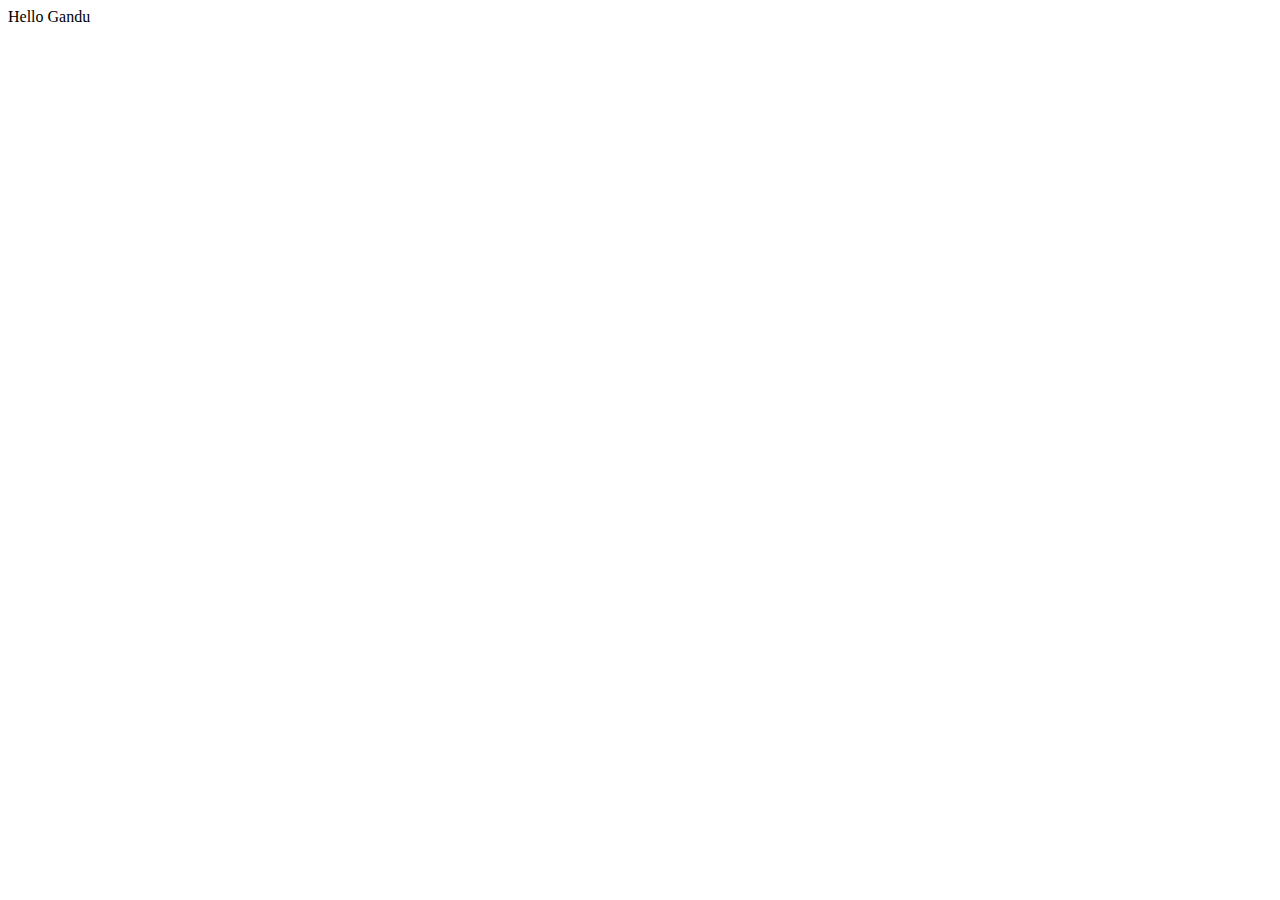
==== index.html @ 18e2e91a "Add files via upload" ====
<!DOCTYPE html>
<html lang="en">
<head>
    <meta charset="UTF-8">
    <meta http-equiv="X-UA-Compatible" content="IE=edge">
    <meta name="viewport" content="width=device-width, initial-scale=1.0">
    <title>Document</title>
</head>
<body>
    Hello Gandu
</body>
</html>
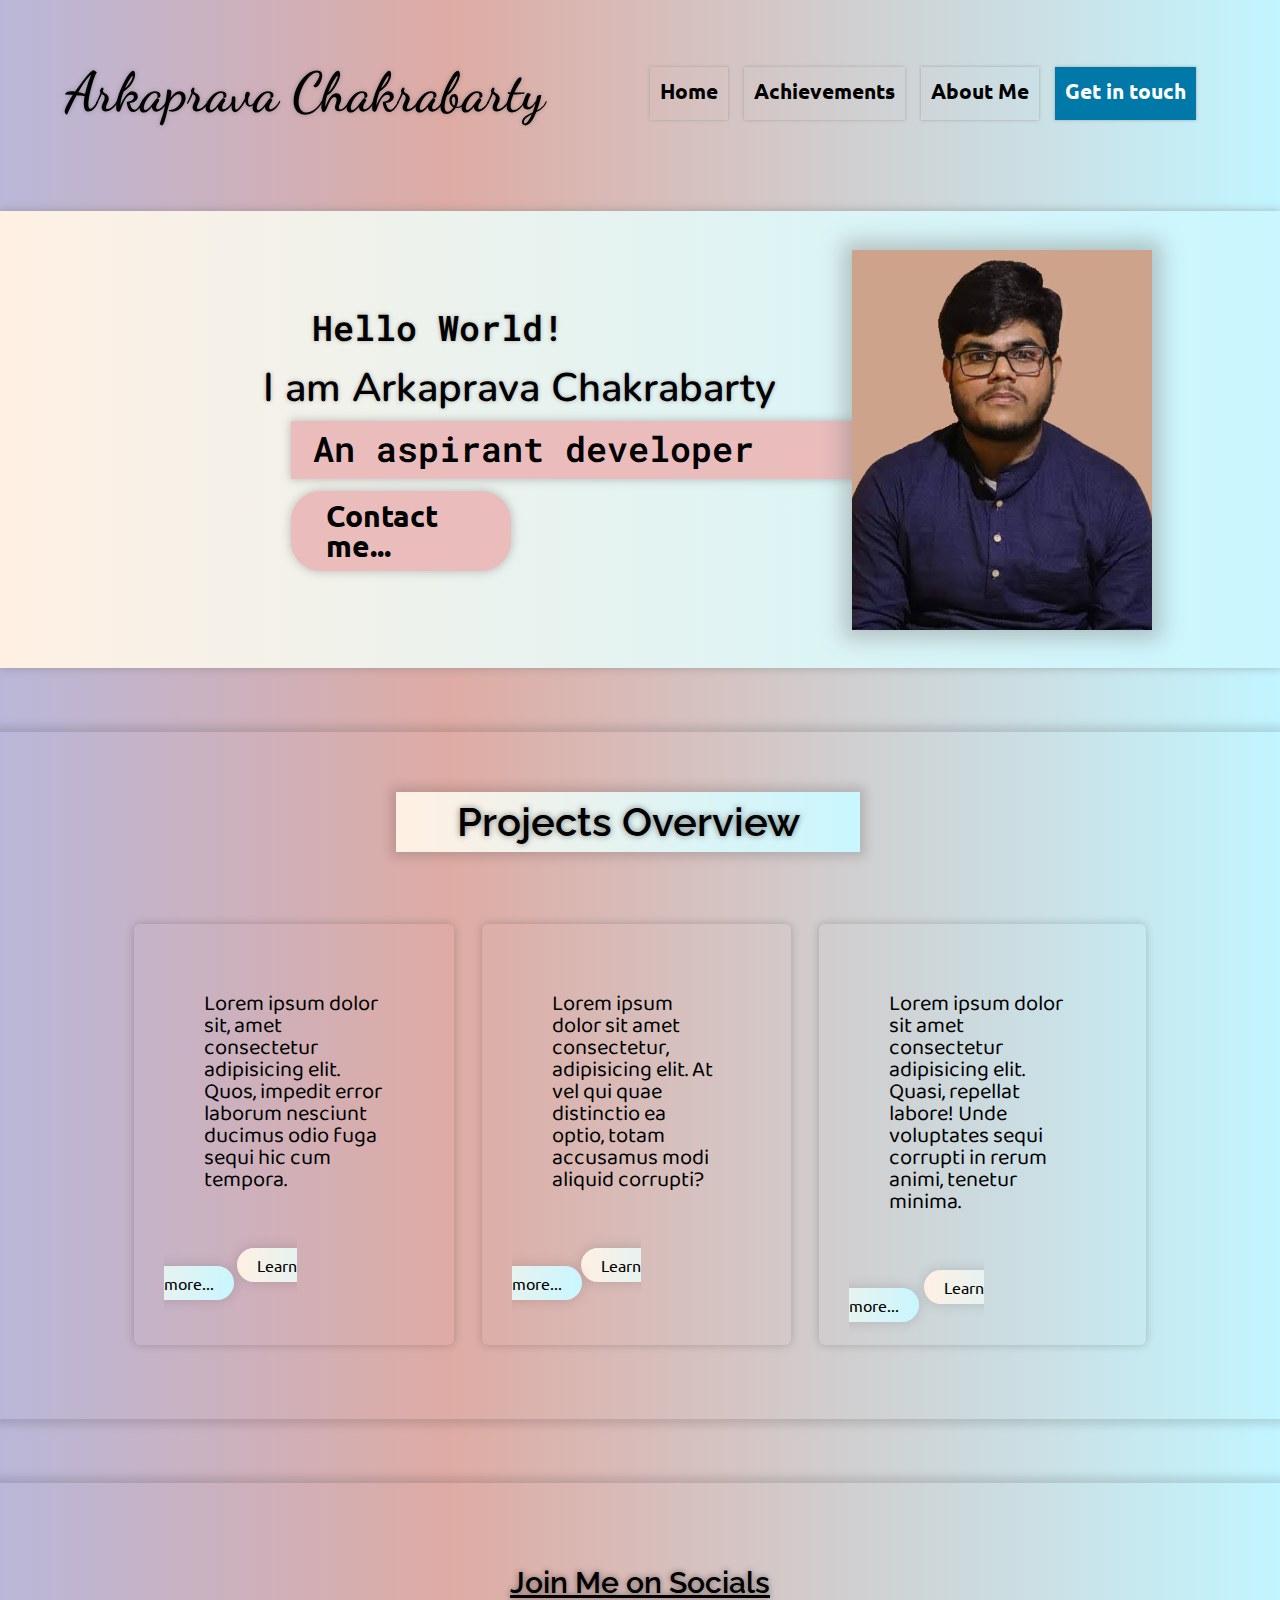
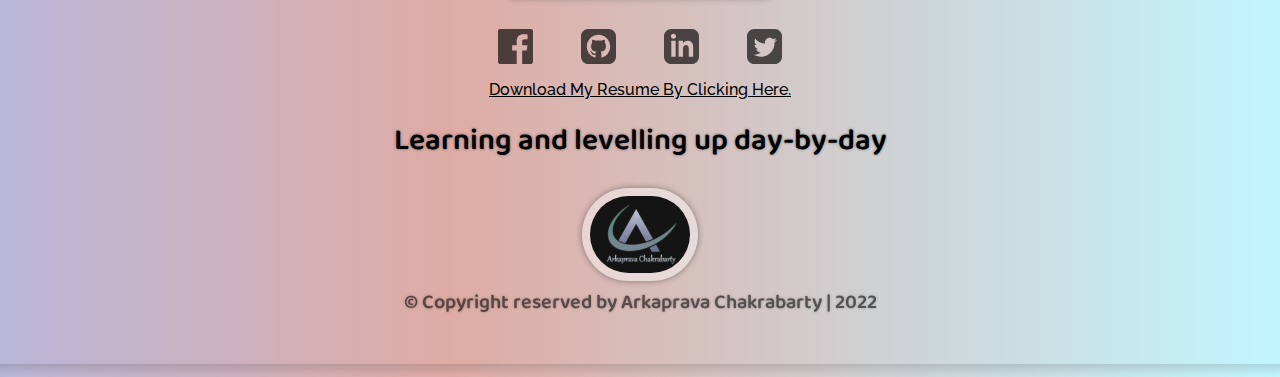
==== commit 01ed6176: "Add files via upload" ====
--- a/index.html
+++ b/index.html
@@ -4,9 +4,81 @@
     <meta charset="UTF-8">
     <meta http-equiv="X-UA-Compatible" content="IE=edge">
     <meta name="viewport" content="width=device-width, initial-scale=1.0">
-    <title>Document</title>
+
+    <link href="https://fonts.googleapis.com/css2?family=Ubuntu&display=swap" rel="stylesheet">
+    <link href="https://fonts.googleapis.com/css2?family=Comforter&display=swap" rel="stylesheet">
+    <link href="https://fonts.googleapis.com/css2?family=Roboto+Mono&display=swap" rel="stylesheet">
+    <link href="https://fonts.googleapis.com/css2?family=Nunito&display=swap" rel="stylesheet">
+    <link href="https://fonts.googleapis.com/css2?family=Baloo+Bhaijaan+2&display=swap" rel="stylesheet">
+    <link href="https://fonts.googleapis.com/css2?family=Raleway&display=swap" rel="stylesheet">
+    <link href="https://fonts.googleapis.com/css2?family=Dancing+Script:wght@500&display=swap" rel="stylesheet">
+
+    <link rel="icon" href="images/My_logo.png" type="image/x-icon">
+
+    <link rel="stylesheet" href="css/main.css">
+    <title>Arkaprava Chakrabarty || Portfolio </title>
 </head>
 <body>
-    Hello Gandu
+    <header class="index_header">
+        <div class="headLogo"> <a href="index.html"> Arkaprava Chakrabarty</a> </div>
+        <div class="navBar">
+            <a href="index.html">Home</a>
+            <a href="Achievement.html">Achievements</a>
+            <a href="about.html">About Me</a>
+            <a href="contact.html" class="get_in_touch">Get in touch</a>
+        </div>
+    </header>
+
+    <article>
+        <!--Greetings Of the Page Content Top-->
+        <div class="content1">
+            <div class="content1_left">
+                <div class="greet_text"> Hello World! </div>
+                <div class="greet_name"> I am Arkaprava Chakrabarty </div>
+                <div class="greet_des">An aspirant developer</div>
+                <div class="greet_link"><a href="contact.html"> Contact me... </a></div>
+            </div>
+            <div class="content1_right"> <img src="images/myimg.jpg" alt="" width="300px" height="380px"> </div>
+        </div>
+        
+        <!--Content Part 2-->
+        <div class="content2">
+            <div class="content2_heading">Projects Overview</div>
+            <div class="content2_content_container">
+                <div class="content2_body_container">
+                    <p>Lorem ipsum dolor sit, amet consectetur adipisicing elit. Quos, impedit error laborum nesciunt ducimus odio fuga sequi hic cum tempora.</p>
+                    <a href="">Learn more...</a>
+                </div>
+                <div class="content2_body_container">
+                    <p>Lorem ipsum dolor sit amet consectetur, adipisicing elit. At vel qui quae distinctio ea optio, totam accusamus modi aliquid corrupti?</p>
+                    <a href="">Learn more...</a>
+                </div>
+                <div class="content2_body_container">
+                    <p>Lorem ipsum dolor sit amet consectetur adipisicing elit. Quasi, repellat labore! Unde voluptates sequi corrupti in rerum animi, tenetur minima.</p>
+                    <a href="">Learn more...</a>
+                </div>
+            </div>
+        </div>
+    </article>
+
+    <footer class="index_footer">
+        <div class="footer_container">
+            <div class="icon_container"><!--Social Icons-->
+                <div class="footer_heading">Join Me on Socials</div>
+                <a href="https://www.facebook.com/arkaprava.chakrabarty.3"><img src="images/facebook.svg" alt=""></a> <!--Facebook Link-->
+
+                <a href="https://github.com/Arkaprava-98"><img src="images/github.svg" alt=""></a><!--Github Link-->
+
+                <a href=""><img src="images/linkedin.svg" alt=""></a><!--Linked in Link-->
+
+                <a href=""><img src="images/twitter.svg" alt=""></a> <!--Twitter link-->
+            </div>
+            <a href="images/Arkaprava_Chakrabarty_Resume.pdf" download="Arkaprava_Chakrabarty_Resume" class="resume_link">Download My Resume By Clicking Here.</a>
+            <div class="footer_caption">Learning and levelling up day-by-day</div>
+            <div class="copyright_img"><img src="images/My_logo.png" alt=""></div>
+            <div class="page_copyright">&copy; Copyright reserved by Arkaprava Chakrabarty | 2022</div>
+            
+        </div>
+    </footer>
 </body>
 </html>--- a/css/main.css
+++ b/css/main.css
@@ -0,0 +1 @@
+html,body,div,span,applet,object,iframe,h1,h2,h3,h4,h5,h6,p,blockquote,pre,a,abbr,acronym,address,big,cite,code,del,dfn,em,img,ins,kbd,q,s,samp,small,strike,strong,sub,sup,tt,var,b,u,i,center,dl,dt,dd,ol,ul,li,fieldset,form,label,legend,table,caption,tbody,tfoot,thead,tr,th,td,article,aside,canvas,details,embed,figure,figcaption,footer,header,hgroup,menu,nav,output,ruby,section,summary,time,mark,audio,video{margin:0;padding:0;border:0;font-size:100%;vertical-align:baseline;text-decoration:none;color:#000}article,aside,details,figcaption,figure,footer,header,hgroup,menu,nav,section{display:block}body{line-height:1}ol,ul{list-style:none}blockquote,q{quotes:none}blockquote:before,blockquote:after{content:"";content:none}q:before,q:after{content:"";content:none}table{border-collapse:collapse;border-spacing:0}body{width:100%;background:linear-gradient(90deg, #b9b7d9 0%, #deaba4 35%, #c2f5ff 100%)}.index_header{display:inline-block;padding:10px;width:90%;margin:55px 55px 40px 55px;position:sticky}.headLogo{float:left;font-family:"Dancing Script",cursive;font-weight:600;font-size:55px;text-shadow:0 0 4px #413d3d5c}.navBar{float:right;padding:15px}.navBar a{padding:10px;padding-bottom:16px;margin:6px;font-family:"Ubuntu",sans-serif;font-size:21px;font-weight:600;box-sizing:border-box;box-shadow:0px 0px 3px 0px #a4a4a4}.get_in_touch{color:#fff;background-color:#0079a8}.content1{display:flex;width:100%;margin-top:3%;box-shadow:0px 0px 8px 1px rgba(120,118,118,.4);background:linear-gradient(90deg, #fff0e3 0%, #c9f6ff 100%)}.content1_left{width:50%;text-align:center;font-size:45px;padding:50px;margin:10px;margin-top:3%}.greet_text{width:140%;text-align:left;padding:10px 10px 13px 43.5%;font-size:35px;font-family:"Roboto Mono",monospace;font-weight:600;text-shadow:0 0 4px #413d3d5c}.greet_name{width:121%;padding:10px 10px 13px 19%;font-size:40px;font-family:"Nunito",sans-serif;font-weight:600;text-shadow:0 0 4px #413d3d5c}.greet_des{width:100%;margin-left:40%;padding:10px 10px 13px 22px;text-align:left;font-size:35px;font-family:"Roboto Mono",monospace;font-weight:600;box-sizing:border-box;background:#eabcbc;box-shadow:0px 0px 8px 1px rgba(120,118,118,.4)}.greet_link{text-align:left;padding:10px 24px 10px 6%;margin-left:40%;font-size:30px;font-family:"Ubuntu",sans-serif;font-weight:600;box-sizing:border-box;background:#eabcbc;box-shadow:0px 0px 8px 1px rgba(120,118,118,.4);margin-top:12px;border-radius:30px;width:38%}.content1_right{width:37%;padding:3% 0px 10px 12%;margin-bottom:2%}.content1_right img{box-shadow:0px 0px 20px 9px rgba(120,118,118,.4)}.content2{padding:60px;margin-top:5%;margin-bottom:5%;box-sizing:border-box;box-shadow:0px 0px 8px 6px rgba(0,0,0,.12)}.content2_heading{text-align:center;font-size:40px;font-family:"Raleway",sans-serif;font-weight:600;text-shadow:0 0 6px #0000007a;box-sizing:border-box;box-shadow:0px 0px 10px 5px rgba(0,0,0,.14);margin:0px 31% 0px 29%;padding:10px 5px 10px 5px;background:linear-gradient(90deg, #fff0e3 0%, #c9f6ff 100%)}.content2_content_container{display:flex;padding:0px 60px 0px 60px;margin-top:5%;margin-bottom:53}.content2_body_container{padding:30px;margin:14px;box-sizing:border-box;box-shadow:0px 0px 10px 0px rgba(0,0,0,.2);border-radius:6px}.content2_body_container p{padding:35px 35px 15px 35px;margin:5px 5px 50px 5px;font-family:"Baloo Bhaijaan 2",cursive;font-size:22px}.content2_body_container a{margin:0px 28% 0px 28%;padding:7px 20px 7px 20px;box-sizing:border-box;box-shadow:0px 0px 13px 0px rgba(0,0,0,.14);border-radius:36px;background:linear-gradient(90deg, #fff0e3 0%, #c9f6ff 100%);font-family:"Ubuntu",sans-serif}footer{width:100%;margin-top:5%;margin-bottom:1%;box-sizing:border-box;box-shadow:0px 0px 8px 6px rgba(0,0,0,.12);padding:50px;text-align:center}.icon_container{margin:30px 30px 15px 30px}.icon_container a{padding:10px;margin:12px;opacity:.65}.footer_heading{font-size:30px;font-family:"Raleway",sans-serif;font-weight:600;text-shadow:0 0 6px #0000007a;text-decoration:underline;margin:0px 0px 26px 0px;padding:5px}.icon_container a img{width:35px}.footer_caption{padding:20px 30px 7px 30px;margin:10px 30px 3px 30px;font-family:"Baloo Bhaijaan 2",cursive;font-size:30px;font-weight:600;text-shadow:0 0 3px #00000073}.page_copyright{opacity:.6;font-family:"Baloo Bhaijaan 2",cursive;font-size:20px;font-weight:600;text-shadow:0 0 3px #00000073}.copyright_img img{width:100px;height:77px;padding:8px;border-radius:64px;margin:20px 5px 10px 5px;background-color:#ffffff6b;box-shadow:0px 0px 6px 0px rgba(0,0,0,.39)}.contact_header{display:inline-block;padding:10px;width:90%;margin:55px 55px 40px 55px;position:sticky}.contact_content_container{display:flex;width:100%;margin-top:3%;padding:4% 0px;box-shadow:0px 0px 8px 1px rgba(120,118,118,.4);background:linear-gradient(90deg, #fff0e3 0%, #c9f6ff 100%)}.contact_left_container{display:inline-block;text-align:center;padding:20px;width:50%;box-shadow:0px 0px 8px 1px rgba(120,118,118,.4);margin:15px}.contact_left_heading{font-size:40px;font-family:"Raleway",sans-serif;text-shadow:0 0 4px #413d3d5c;font-weight:600;padding:20px 10px 20px 10px;text-decoration:underline}.contact_left_description{font-size:25px;font-family:"Nunito",sans-serif;font-weight:600;text-shadow:0 0 4px #413d3d5c;padding:10px 60px 20px 60px;text-align:left;line-height:28px}.contact_form{margin:5px 50px 10px 50px;padding:10px 60px}.contact_form div{display:inline-block;width:100%}.contact_form div label{display:inline-block;width:100%;text-align:left;font-family:"Ubuntu",sans-serif;text-shadow:0 0 4px #413d3d5c;font-size:20px;font-weight:600;padding:10px 0px 5px 0px;margin:10px 0px 10px 0px;text-decoration:underline}.contact_form div input{display:inline-block;width:100%;height:50px;padding:0px 20px;margin:5px 0px}#contact_gen_msg{height:200px}#submit_btn{width:25%;font-size:20px;float:left;border-radius:30px;font-family:"Ubuntu",sans-serif;font-weight:600;background-color:#ffd2d2b5;text-shadow:0 0 4px #413d3d5c}.contact_right_container{display:inline-block;text-align:center;padding:20px;width:50%;box-shadow:0px 0px 8px 1px rgba(120,118,118,.4);margin:15px}.contact_right_myinfo{font-size:40px;font-family:"Raleway",sans-serif;text-shadow:0 0 4px #413d3d5c;font-weight:600;padding:20px 10px 20px 10px;text-decoration:underline}.contact_right_img{float:left;width:200px;height:250px;padding:30px 5px}.contact_right_description{text-align:justify;font-size:30px;font-family:"Nunito",sans-serif;font-weight:600;text-shadow:0 0 4px #413d3d5c;padding:20px 30px 20px 32%;line-height:37px;word-break:break-word}.contact_right_label{width:93%;padding:15px 20px;font-size:25px;font-family:"Nunito",sans-serif;font-weight:600;text-shadow:0 0 4px #413d3d5c;border-radius:30px;background-color:#caffff;margin-top:30px;margin-bottom:10px;text-align:center}.contact_right_address{width:100%;display:flex;justify-content:flex-start;padding:10px 10px;font-size:25px;font-family:"Raleway",sans-serif;font-weight:600;text-shadow:0 0 4px #413d3d5c;text-align:left}.contact_right_mail{width:100%;display:flex;justify-content:flex-start;padding:10px 10px;font-size:25px;font-family:"Raleway",sans-serif;font-weight:600;text-shadow:0 0 4px #413d3d5c;text-align:left}.contact_right_mail span{padding-left:10px;font-family:"Nunito",sans-serif;font-weight:100}.about_content_container{display:grid;width:100%;margin-top:3%;box-shadow:0px 0px 8px 1px rgba(120,118,118,.4);background:linear-gradient(90deg, #fff0e3 0%, #c9f6ff 100%)}.about_content_part1{padding:10px}.about_intro_heading{font-size:40px;font-family:"Raleway",sans-serif;text-shadow:0 0 4px #413d3d5c;text-align:center;font-weight:600;text-decoration:underline;margin:30px 10px 5px 10px}.about_content_intro{padding:40px 0px 40px 40px;margin:30px 0px 30px 17%;width:79%}.about_intro_img{width:210px;height:260px;float:left;margin-right:5%}.about_intro_img img{padding:10px;background-color:#fffefe7a;box-shadow:0px 0px 8px 1px rgba(120,118,118,.4)}.about_intro_text{font-family:"Titillium Web",sans-serif;font-size:30px;font-weight:600;width:55%;padding-left:20%;line-height:41px;text-align:justify}.about_content_part2{display:flex;padding:40px;margin:20px 30px 30px 30px;width:90%}.about_part2_container{width:30%;padding:20px 20px 20px 20px;margin:10px;text-align:center;box-shadow:0px 0px 8px 1px rgba(120,118,118,.4)}.about_part2_img img{width:70px}.about_part2_label{font-size:30px;font-family:"Ubuntu",sans-serif;font-weight:600;padding:20px;margin:5px}.about_part2_description{font-size:20px;font-family:"Nunito",sans-serif;padding:0px 45px 15px 45px;margin:2px 5px}.about_part2_sublabel{font-size:15px;font-family:"Nunito",sans-serif;padding:0px 45px 15px 45px;margin:2px 5px;font-weight:600}.about_part2_label2{font-size:20px;font-family:"Nunito",sans-serif;padding:0px 45px 15px 45px;margin:2px 5px;font-weight:600}.about_part2_menu{padding-top:10px;margin:5px}.about_part2_menu li{font-size:20px;font-family:"Raleway",sans-serif;padding:0px 45px 15px 45px;margin:2px 5px;font-weight:500}.about_part3_container{padding:20px 20px 20px 20px;margin:10px;text-align:center;box-shadow:0px 0px 8px 1px rgba(120,118,118,.4)}.about_part3_description{font-size:30px;font-family:"Ubuntu",sans-serif;font-weight:600;padding:20px;margin:5px}.resume_link{font-size:16px;font-family:"Raleway",sans-serif;padding:0px 45px 15px 45px;margin:2px 5px;font-weight:500;text-decoration:underline}.achievement_container{display:grid;width:100%;margin-top:3%;box-shadow:0px 0px 8px 1px rgba(120,118,118,.4);background:linear-gradient(90deg, #fff0e3 0%, #c9f6ff 100%)}.achievement_heading{font-size:40px;font-family:"Raleway",sans-serif;text-shadow:0 0 4px #413d3d5c;text-align:center;font-weight:600;text-decoration:underline;margin:7% 10px 6% 10px}.achievement_content_container{display:inline-block;width:80%;margin:10px 10% 50px 7%;padding:4% 3%;box-shadow:0px 0px 8px 1px rgba(120,118,118,.4)}.achievement_content_container img{margin:0px 30px 0px 30px;float:left;box-shadow:0px 0px 8px 1px rgba(120,118,118,.4)}.length_img{width:300px;height:400px}.width_img{width:600px;height:400px}.achievement_content_description{font-size:25px;font-family:"Ubuntu",sans-serif;font-weight:600;padding:10% 40px 10% 40px;line-height:34px}/*# sourceMappingURL=main.css.map */
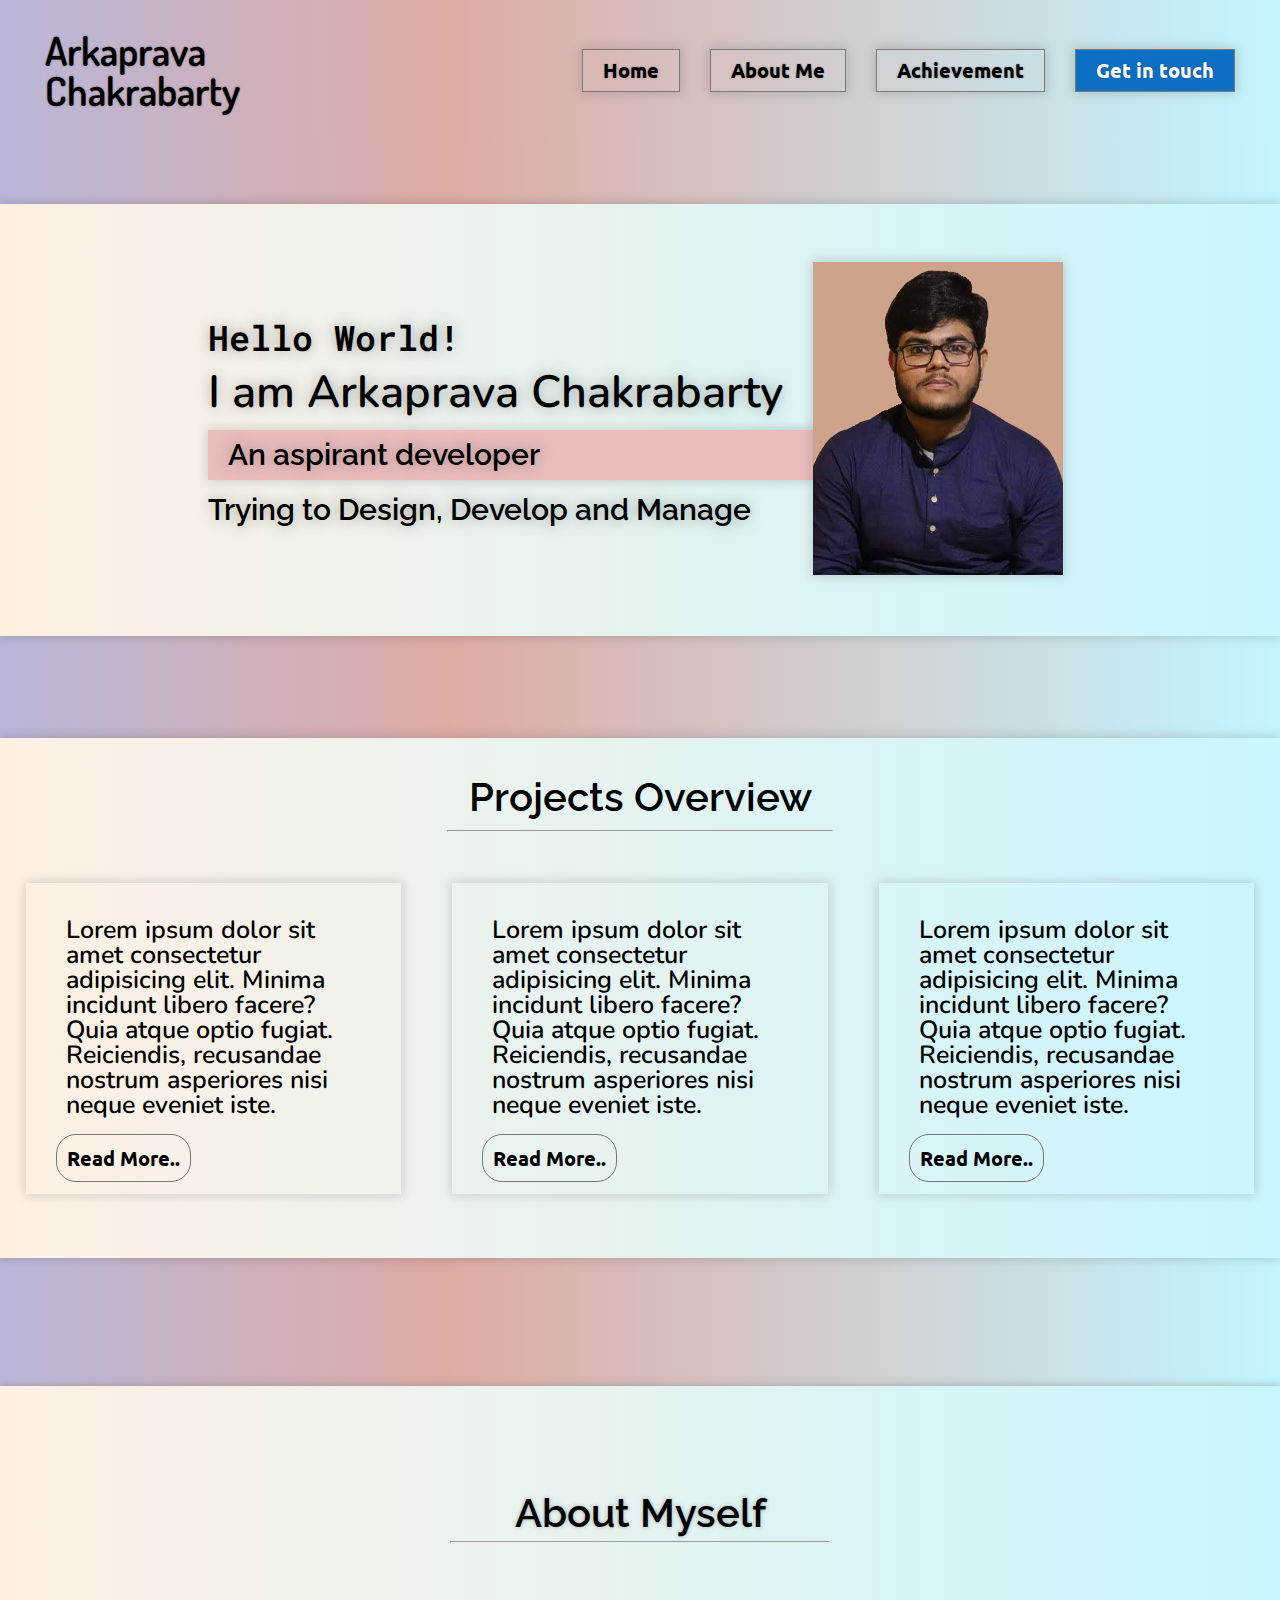
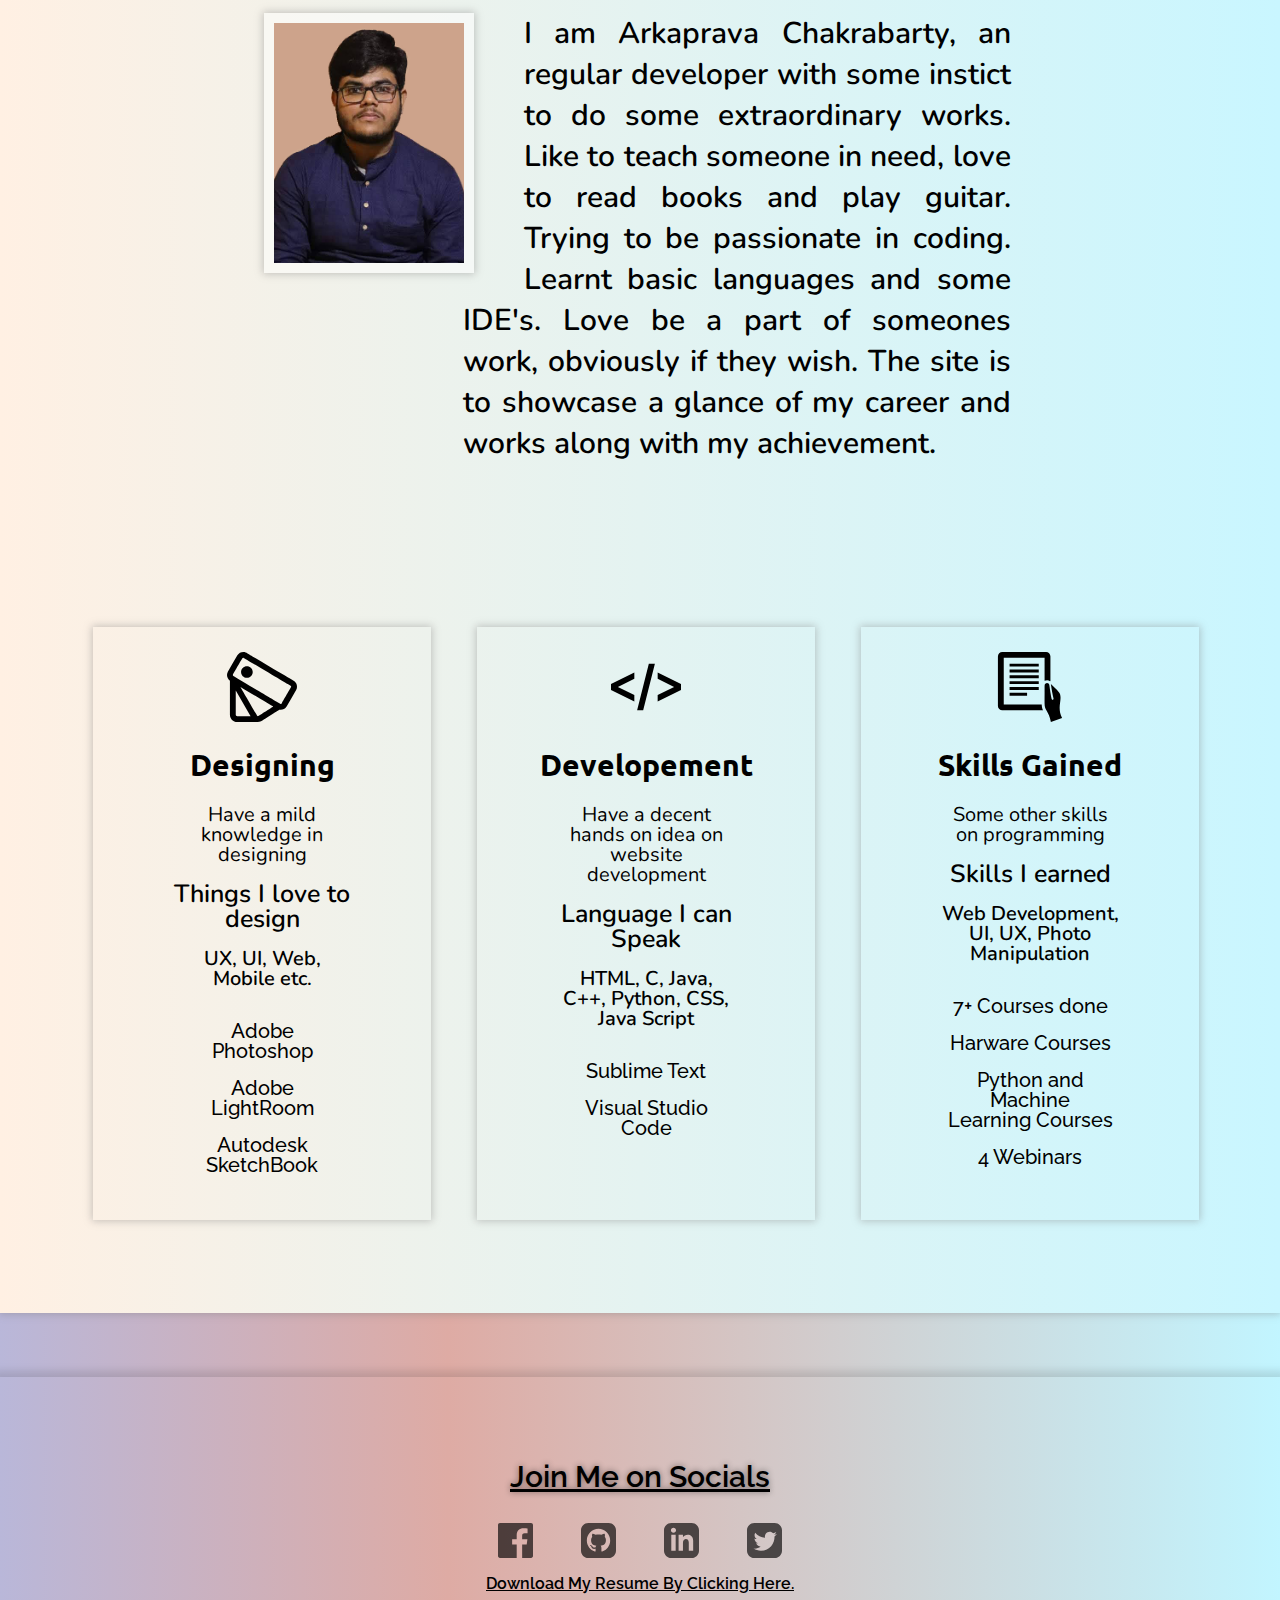
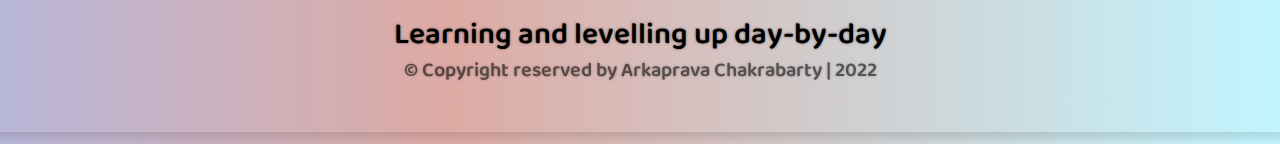
==== commit 12bfdd85: "Add files via upload" ====
--- a/index.html
+++ b/index.html
@@ -5,66 +5,122 @@
     <meta http-equiv="X-UA-Compatible" content="IE=edge">
     <meta name="viewport" content="width=device-width, initial-scale=1.0">
 
-    <link href="https://fonts.googleapis.com/css2?family=Ubuntu&display=swap" rel="stylesheet">
-    <link href="https://fonts.googleapis.com/css2?family=Comforter&display=swap" rel="stylesheet">
-    <link href="https://fonts.googleapis.com/css2?family=Roboto+Mono&display=swap" rel="stylesheet">
-    <link href="https://fonts.googleapis.com/css2?family=Nunito&display=swap" rel="stylesheet">
-    <link href="https://fonts.googleapis.com/css2?family=Baloo+Bhaijaan+2&display=swap" rel="stylesheet">
-    <link href="https://fonts.googleapis.com/css2?family=Raleway&display=swap" rel="stylesheet">
-    <link href="https://fonts.googleapis.com/css2?family=Dancing+Script:wght@500&display=swap" rel="stylesheet">
-
     <link rel="icon" href="images/My_logo.png" type="image/x-icon">
 
     <link rel="stylesheet" href="css/main.css">
-    <title>Arkaprava Chakrabarty || Portfolio </title>
+
+    <title>Portfolio</title>
 </head>
 <body>
-    <header class="index_header">
-        <div class="headLogo"> <a href="index.html"> Arkaprava Chakrabarty</a> </div>
-        <div class="navBar">
-            <a href="index.html">Home</a>
-            <a href="Achievement.html">Achievements</a>
-            <a href="about.html">About Me</a>
-            <a href="contact.html" class="get_in_touch">Get in touch</a>
+    <header class="navBar height-nav-resp" id="">
+        <div class="logo-font">Arkaprava Chakrabarty</div>
+        <ul class="navList visibility-class-resp">
+            <li><a href="index.html">Home</a></li>
+            <li><a href="#about">About Me</a></li>
+            <li><a href="achievement.html">Achievement</a></li>
+            <li class="contact-btn"><a href="contact.html">Get in touch</a></li>
+        </ul>
+        <div class="burger">
+            <div class="line"></div>
+            <div class="line"></div>
+            <div class="line"></div>
         </div>
     </header>
 
     <article>
-        <!--Greetings Of the Page Content Top-->
-        <div class="content1">
-            <div class="content1_left">
-                <div class="greet_text"> Hello World! </div>
-                <div class="greet_name"> I am Arkaprava Chakrabarty </div>
-                <div class="greet_des">An aspirant developer</div>
-                <div class="greet_link"><a href="contact.html"> Contact me... </a></div>
+        <!-- Introduction of the page -->
+        <section class="intro-section">
+            <div class="intro-text">
+                <div class="intro-line1">Hello World!</div>
+                <div class="intro-line2">I am Arkaprava Chakrabarty</div>
+                <div class="intro-line3">An aspirant developer</div>
+                <div class="intro-line4">Trying to Design, Develop and Manage</div>
             </div>
-            <div class="content1_right"> <img src="images/myimg.jpg" alt="" width="300px" height="380px"> </div>
-        </div>
-        
-        <!--Content Part 2-->
-        <div class="content2">
-            <div class="content2_heading">Projects Overview</div>
-            <div class="content2_content_container">
-                <div class="content2_body_container">
-                    <p>Lorem ipsum dolor sit, amet consectetur adipisicing elit. Quos, impedit error laborum nesciunt ducimus odio fuga sequi hic cum tempora.</p>
-                    <a href="">Learn more...</a>
+            <div class="intro-img"><img src="images/myimg.jpg" alt=""></div>
+        </section>
+
+        <!-- Project Overview Section -->
+        <section class="intro-description">
+            <div class="description-heading">Projects Overview</div>
+            <hr>
+            <div class="description-section-container">
+                <div class="main-description-container">
+                    <div class="overview-description">Lorem ipsum dolor sit amet consectetur adipisicing elit. Minima incidunt libero facere? Quia atque optio fugiat. Reiciendis, recusandae nostrum asperiores nisi neque eveniet iste.</div>
+                    <a href="">Read More..</a>
                 </div>
-                <div class="content2_body_container">
-                    <p>Lorem ipsum dolor sit amet consectetur, adipisicing elit. At vel qui quae distinctio ea optio, totam accusamus modi aliquid corrupti?</p>
-                    <a href="">Learn more...</a>
+                <div class="main-description-container">
+                    <div class="overview-description">Lorem ipsum dolor sit amet consectetur adipisicing elit. Minima incidunt libero facere? Quia atque optio fugiat. Reiciendis, recusandae nostrum asperiores nisi neque eveniet iste.</div>
+                    <a href="">Read More..</a>
                 </div>
-                <div class="content2_body_container">
-                    <p>Lorem ipsum dolor sit amet consectetur adipisicing elit. Quasi, repellat labore! Unde voluptates sequi corrupti in rerum animi, tenetur minima.</p>
-                    <a href="">Learn more...</a>
+                <div class="main-description-container">
+                    <div class="overview-description">Lorem ipsum dolor sit amet consectetur adipisicing elit. Minima incidunt libero facere? Quia atque optio fugiat. Reiciendis, recusandae nostrum asperiores nisi neque eveniet iste.</div>
+                    <a href="">Read More..</a>
                 </div>
             </div>
-        </div>
+        </section>
+
+        <!--About Me Section-->
+        <section class="about-content-container" id="about">
+            <div class="about-content-part1">
+                <div class="about-intro-heading"> About Myself</div>
+                <hr>
+                <div class="about-content-intro">
+                    <div class="about-intro-img"><img src="images/myimg.jpg" alt="" width="190px" height="240px"></div>
+                    <div class="about-intro-text">I am Arkaprava Chakrabarty, an regular developer with some instict to do some extraordinary works. Like to teach someone in need, love to read books and play guitar. Trying to be passionate in coding. Learnt basic languages and some IDE's. Love be a part of someones work, obviously if they wish. The site is to showcase a glance of my career and works along with my achievement.</div>
+                </div>
+            </div>
+
+            <div class="about-content-part2">
+                <div class="about-part2-container">
+                    <div class="about-part2-img"><img src="images/designer.svg" alt=""></div>
+                    <div class="about-part2-label">Designing</div>
+                    <div class="about-part2-description">Have a mild knowledge in designing</div>
+                    <div class="about-part2-sublabel">Things I love to design</div>
+                    <div class="about-part2-label2">UX, UI, Web, Mobile etc.</div>
+                    <div class="about-part2-menu">
+                        <ul>
+                            <li>Adobe Photoshop</li>
+                            <li>Adobe LightRoom</li>
+                            <li>Autodesk SketchBook</li>
+                        </ul>
+                    </div>
+                </div>
+                <div class="about-part2-container">
+                    <div class="about-part2-img"><img src="images/coding.svg" alt=""></div>
+                    <div class="about-part2-label">Developement</div>
+                    <div class="about-part2-description">Have a decent hands on idea on website development</div>
+                    <div class="about-part2-sublabel">Language I can Speak</div>
+                    <div class="about-part2-label2">HTML, C, Java, C++, Python, CSS, Java Script</div>
+                    <div class="about-part2-menu">
+                        <ul>
+                            <li>Sublime Text</li>
+                            <li>Visual Studio Code</li>
+                        </ul>
+                    </div>
+                </div>
+                <div class="about-part2-container">
+                    <div class="about-part2-img"><img src="images/book.svg" alt=""></div>
+                    <div class="about-part2-label">Skills Gained</div>
+                    <div class="about-part2-description">Some other skills on programming</div>
+                    <div class="about-part2-sublabel">Skills I earned</div>
+                    <div class="about-part2-label2">Web Development, UI, UX, Photo Manipulation</div>
+                    <div class="about-part2-menu">
+                        <ul>
+                            <li>7+ Courses done</li>
+                            <li>Harware Courses</li>
+                            <li>Python and Machine Learning Courses</li>
+                            <li>4 Webinars</li>
+                        </ul>
+                    </div>
+                </div>
+        </section>
     </article>
 
-    <footer class="index_footer">
-        <div class="footer_container">
-            <div class="icon_container"><!--Social Icons-->
-                <div class="footer_heading">Join Me on Socials</div>
+
+    <footer class="index-footer">
+        <div class="footer-container">
+            <div class="icon-container"><!--Social Icons-->
+                <div class="footer-heading">Join Me on Socials</div>
                 <a href="https://www.facebook.com/arkaprava.chakrabarty.3"><img src="images/facebook.svg" alt=""></a> <!--Facebook Link-->
 
                 <a href="https://github.com/Arkaprava-98"><img src="images/github.svg" alt=""></a><!--Github Link-->
@@ -73,12 +129,13 @@
 
                 <a href=""><img src="images/twitter.svg" alt=""></a> <!--Twitter link-->
             </div>
-            <a href="images/Arkaprava_Chakrabarty_Resume.pdf" download="Arkaprava_Chakrabarty_Resume" class="resume_link">Download My Resume By Clicking Here.</a>
-            <div class="footer_caption">Learning and levelling up day-by-day</div>
-            <div class="copyright_img"><img src="images/My_logo.png" alt=""></div>
-            <div class="page_copyright">&copy; Copyright reserved by Arkaprava Chakrabarty | 2022</div>
+            <div class="resume-div-resp"><a href="images/Arkaprava_Chakrabarty_Resume.pdf" download="Arkaprava_Chakrabarty_Resume" class="resume-link">Download My Resume By Clicking Here.</a></div>
+            
+            <div class="footer-caption">Learning and levelling up day-by-day</div>
+            <div class="page-copyright">&copy; Copyright reserved by Arkaprava Chakrabarty | 2022</div>
             
         </div>
     </footer>
+    <script src="js/response.js"></script>
 </body>
 </html>--- a/css/main.css
+++ b/css/main.css
@@ -1 +1 @@
-html,body,div,span,applet,object,iframe,h1,h2,h3,h4,h5,h6,p,blockquote,pre,a,abbr,acronym,address,big,cite,code,del,dfn,em,img,ins,kbd,q,s,samp,small,strike,strong,sub,sup,tt,var,b,u,i,center,dl,dt,dd,ol,ul,li,fieldset,form,label,legend,table,caption,tbody,tfoot,thead,tr,th,td,article,aside,canvas,details,embed,figure,figcaption,footer,header,hgroup,menu,nav,output,ruby,section,summary,time,mark,audio,video{margin:0;padding:0;border:0;font-size:100%;vertical-align:baseline;text-decoration:none;color:#000}article,aside,details,figcaption,figure,footer,header,hgroup,menu,nav,section{display:block}body{line-height:1}ol,ul{list-style:none}blockquote,q{quotes:none}blockquote:before,blockquote:after{content:"";content:none}q:before,q:after{content:"";content:none}table{border-collapse:collapse;border-spacing:0}body{width:100%;background:linear-gradient(90deg, #b9b7d9 0%, #deaba4 35%, #c2f5ff 100%)}.index_header{display:inline-block;padding:10px;width:90%;margin:55px 55px 40px 55px;position:sticky}.headLogo{float:left;font-family:"Dancing Script",cursive;font-weight:600;font-size:55px;text-shadow:0 0 4px #413d3d5c}.navBar{float:right;padding:15px}.navBar a{padding:10px;padding-bottom:16px;margin:6px;font-family:"Ubuntu",sans-serif;font-size:21px;font-weight:600;box-sizing:border-box;box-shadow:0px 0px 3px 0px #a4a4a4}.get_in_touch{color:#fff;background-color:#0079a8}.content1{display:flex;width:100%;margin-top:3%;box-shadow:0px 0px 8px 1px rgba(120,118,118,.4);background:linear-gradient(90deg, #fff0e3 0%, #c9f6ff 100%)}.content1_left{width:50%;text-align:center;font-size:45px;padding:50px;margin:10px;margin-top:3%}.greet_text{width:140%;text-align:left;padding:10px 10px 13px 43.5%;font-size:35px;font-family:"Roboto Mono",monospace;font-weight:600;text-shadow:0 0 4px #413d3d5c}.greet_name{width:121%;padding:10px 10px 13px 19%;font-size:40px;font-family:"Nunito",sans-serif;font-weight:600;text-shadow:0 0 4px #413d3d5c}.greet_des{width:100%;margin-left:40%;padding:10px 10px 13px 22px;text-align:left;font-size:35px;font-family:"Roboto Mono",monospace;font-weight:600;box-sizing:border-box;background:#eabcbc;box-shadow:0px 0px 8px 1px rgba(120,118,118,.4)}.greet_link{text-align:left;padding:10px 24px 10px 6%;margin-left:40%;font-size:30px;font-family:"Ubuntu",sans-serif;font-weight:600;box-sizing:border-box;background:#eabcbc;box-shadow:0px 0px 8px 1px rgba(120,118,118,.4);margin-top:12px;border-radius:30px;width:38%}.content1_right{width:37%;padding:3% 0px 10px 12%;margin-bottom:2%}.content1_right img{box-shadow:0px 0px 20px 9px rgba(120,118,118,.4)}.content2{padding:60px;margin-top:5%;margin-bottom:5%;box-sizing:border-box;box-shadow:0px 0px 8px 6px rgba(0,0,0,.12)}.content2_heading{text-align:center;font-size:40px;font-family:"Raleway",sans-serif;font-weight:600;text-shadow:0 0 6px #0000007a;box-sizing:border-box;box-shadow:0px 0px 10px 5px rgba(0,0,0,.14);margin:0px 31% 0px 29%;padding:10px 5px 10px 5px;background:linear-gradient(90deg, #fff0e3 0%, #c9f6ff 100%)}.content2_content_container{display:flex;padding:0px 60px 0px 60px;margin-top:5%;margin-bottom:53}.content2_body_container{padding:30px;margin:14px;box-sizing:border-box;box-shadow:0px 0px 10px 0px rgba(0,0,0,.2);border-radius:6px}.content2_body_container p{padding:35px 35px 15px 35px;margin:5px 5px 50px 5px;font-family:"Baloo Bhaijaan 2",cursive;font-size:22px}.content2_body_container a{margin:0px 28% 0px 28%;padding:7px 20px 7px 20px;box-sizing:border-box;box-shadow:0px 0px 13px 0px rgba(0,0,0,.14);border-radius:36px;background:linear-gradient(90deg, #fff0e3 0%, #c9f6ff 100%);font-family:"Ubuntu",sans-serif}footer{width:100%;margin-top:5%;margin-bottom:1%;box-sizing:border-box;box-shadow:0px 0px 8px 6px rgba(0,0,0,.12);padding:50px;text-align:center}.icon_container{margin:30px 30px 15px 30px}.icon_container a{padding:10px;margin:12px;opacity:.65}.footer_heading{font-size:30px;font-family:"Raleway",sans-serif;font-weight:600;text-shadow:0 0 6px #0000007a;text-decoration:underline;margin:0px 0px 26px 0px;padding:5px}.icon_container a img{width:35px}.footer_caption{padding:20px 30px 7px 30px;margin:10px 30px 3px 30px;font-family:"Baloo Bhaijaan 2",cursive;font-size:30px;font-weight:600;text-shadow:0 0 3px #00000073}.page_copyright{opacity:.6;font-family:"Baloo Bhaijaan 2",cursive;font-size:20px;font-weight:600;text-shadow:0 0 3px #00000073}.copyright_img img{width:100px;height:77px;padding:8px;border-radius:64px;margin:20px 5px 10px 5px;background-color:#ffffff6b;box-shadow:0px 0px 6px 0px rgba(0,0,0,.39)}.contact_header{display:inline-block;padding:10px;width:90%;margin:55px 55px 40px 55px;position:sticky}.contact_content_container{display:flex;width:100%;margin-top:3%;padding:4% 0px;box-shadow:0px 0px 8px 1px rgba(120,118,118,.4);background:linear-gradient(90deg, #fff0e3 0%, #c9f6ff 100%)}.contact_left_container{display:inline-block;text-align:center;padding:20px;width:50%;box-shadow:0px 0px 8px 1px rgba(120,118,118,.4);margin:15px}.contact_left_heading{font-size:40px;font-family:"Raleway",sans-serif;text-shadow:0 0 4px #413d3d5c;font-weight:600;padding:20px 10px 20px 10px;text-decoration:underline}.contact_left_description{font-size:25px;font-family:"Nunito",sans-serif;font-weight:600;text-shadow:0 0 4px #413d3d5c;padding:10px 60px 20px 60px;text-align:left;line-height:28px}.contact_form{margin:5px 50px 10px 50px;padding:10px 60px}.contact_form div{display:inline-block;width:100%}.contact_form div label{display:inline-block;width:100%;text-align:left;font-family:"Ubuntu",sans-serif;text-shadow:0 0 4px #413d3d5c;font-size:20px;font-weight:600;padding:10px 0px 5px 0px;margin:10px 0px 10px 0px;text-decoration:underline}.contact_form div input{display:inline-block;width:100%;height:50px;padding:0px 20px;margin:5px 0px}#contact_gen_msg{height:200px}#submit_btn{width:25%;font-size:20px;float:left;border-radius:30px;font-family:"Ubuntu",sans-serif;font-weight:600;background-color:#ffd2d2b5;text-shadow:0 0 4px #413d3d5c}.contact_right_container{display:inline-block;text-align:center;padding:20px;width:50%;box-shadow:0px 0px 8px 1px rgba(120,118,118,.4);margin:15px}.contact_right_myinfo{font-size:40px;font-family:"Raleway",sans-serif;text-shadow:0 0 4px #413d3d5c;font-weight:600;padding:20px 10px 20px 10px;text-decoration:underline}.contact_right_img{float:left;width:200px;height:250px;padding:30px 5px}.contact_right_description{text-align:justify;font-size:30px;font-family:"Nunito",sans-serif;font-weight:600;text-shadow:0 0 4px #413d3d5c;padding:20px 30px 20px 32%;line-height:37px;word-break:break-word}.contact_right_label{width:93%;padding:15px 20px;font-size:25px;font-family:"Nunito",sans-serif;font-weight:600;text-shadow:0 0 4px #413d3d5c;border-radius:30px;background-color:#caffff;margin-top:30px;margin-bottom:10px;text-align:center}.contact_right_address{width:100%;display:flex;justify-content:flex-start;padding:10px 10px;font-size:25px;font-family:"Raleway",sans-serif;font-weight:600;text-shadow:0 0 4px #413d3d5c;text-align:left}.contact_right_mail{width:100%;display:flex;justify-content:flex-start;padding:10px 10px;font-size:25px;font-family:"Raleway",sans-serif;font-weight:600;text-shadow:0 0 4px #413d3d5c;text-align:left}.contact_right_mail span{padding-left:10px;font-family:"Nunito",sans-serif;font-weight:100}.about_content_container{display:grid;width:100%;margin-top:3%;box-shadow:0px 0px 8px 1px rgba(120,118,118,.4);background:linear-gradient(90deg, #fff0e3 0%, #c9f6ff 100%)}.about_content_part1{padding:10px}.about_intro_heading{font-size:40px;font-family:"Raleway",sans-serif;text-shadow:0 0 4px #413d3d5c;text-align:center;font-weight:600;text-decoration:underline;margin:30px 10px 5px 10px}.about_content_intro{padding:40px 0px 40px 40px;margin:30px 0px 30px 17%;width:79%}.about_intro_img{width:210px;height:260px;float:left;margin-right:5%}.about_intro_img img{padding:10px;background-color:#fffefe7a;box-shadow:0px 0px 8px 1px rgba(120,118,118,.4)}.about_intro_text{font-family:"Titillium Web",sans-serif;font-size:30px;font-weight:600;width:55%;padding-left:20%;line-height:41px;text-align:justify}.about_content_part2{display:flex;padding:40px;margin:20px 30px 30px 30px;width:90%}.about_part2_container{width:30%;padding:20px 20px 20px 20px;margin:10px;text-align:center;box-shadow:0px 0px 8px 1px rgba(120,118,118,.4)}.about_part2_img img{width:70px}.about_part2_label{font-size:30px;font-family:"Ubuntu",sans-serif;font-weight:600;padding:20px;margin:5px}.about_part2_description{font-size:20px;font-family:"Nunito",sans-serif;padding:0px 45px 15px 45px;margin:2px 5px}.about_part2_sublabel{font-size:15px;font-family:"Nunito",sans-serif;padding:0px 45px 15px 45px;margin:2px 5px;font-weight:600}.about_part2_label2{font-size:20px;font-family:"Nunito",sans-serif;padding:0px 45px 15px 45px;margin:2px 5px;font-weight:600}.about_part2_menu{padding-top:10px;margin:5px}.about_part2_menu li{font-size:20px;font-family:"Raleway",sans-serif;padding:0px 45px 15px 45px;margin:2px 5px;font-weight:500}.about_part3_container{padding:20px 20px 20px 20px;margin:10px;text-align:center;box-shadow:0px 0px 8px 1px rgba(120,118,118,.4)}.about_part3_description{font-size:30px;font-family:"Ubuntu",sans-serif;font-weight:600;padding:20px;margin:5px}.resume_link{font-size:16px;font-family:"Raleway",sans-serif;padding:0px 45px 15px 45px;margin:2px 5px;font-weight:500;text-decoration:underline}.achievement_container{display:grid;width:100%;margin-top:3%;box-shadow:0px 0px 8px 1px rgba(120,118,118,.4);background:linear-gradient(90deg, #fff0e3 0%, #c9f6ff 100%)}.achievement_heading{font-size:40px;font-family:"Raleway",sans-serif;text-shadow:0 0 4px #413d3d5c;text-align:center;font-weight:600;text-decoration:underline;margin:7% 10px 6% 10px}.achievement_content_container{display:inline-block;width:80%;margin:10px 10% 50px 7%;padding:4% 3%;box-shadow:0px 0px 8px 1px rgba(120,118,118,.4)}.achievement_content_container img{margin:0px 30px 0px 30px;float:left;box-shadow:0px 0px 8px 1px rgba(120,118,118,.4)}.length_img{width:300px;height:400px}.width_img{width:600px;height:400px}.achievement_content_description{font-size:25px;font-family:"Ubuntu",sans-serif;font-weight:600;padding:10% 40px 10% 40px;line-height:34px}/*# sourceMappingURL=main.css.map */
+@import"https://fonts.googleapis.com/css2?family=Dosis&display=swap";@import"https://fonts.googleapis.com/css2?family=Nunito:wght@300&display=swap";@import"https://fonts.googleapis.com/css2?family=Raleway:wght@300&display=swap";@import"https://fonts.googleapis.com/css2?family=Ubuntu:wght@300&display=swap";@import"https://fonts.googleapis.com/css2?family=Roboto+Mono:wght@300&display=swap";@import"https://fonts.googleapis.com/css2?family=Baloo+Bhaijaan+2&display=swap";html,body,div,span,applet,object,iframe,h1,h2,h3,h4,h5,h6,p,blockquote,pre,a,abbr,acronym,address,big,cite,code,del,dfn,em,img,ins,kbd,q,s,samp,small,strike,strong,sub,sup,tt,var,b,u,i,center,dl,dt,dd,ol,ul,li,fieldset,form,label,legend,table,caption,tbody,tfoot,thead,tr,th,td,article,aside,canvas,details,embed,figure,figcaption,footer,header,hgroup,menu,nav,output,ruby,section,summary,time,mark,audio,video{margin:0;padding:0;border:0;font-size:100%;vertical-align:baseline;text-decoration:none;color:#000}article,aside,details,figcaption,figure,footer,header,hgroup,menu,nav,section{display:block}body{line-height:1}ol,ul{list-style:none}blockquote,q{quotes:none}blockquote:before,blockquote:after{content:"";content:none}q:before,q:after{content:"";content:none}table{border-collapse:collapse;border-spacing:0}body{background:linear-gradient(90deg, #b9b7d9 0%, #deaba4 35%, #c2f5ff 100%);background-repeat:no-repeat;width:auto;background-size:cover}html{scroll-behavior:smooth}.navBar{display:flex;width:100%;background:linear-gradient(90deg, #b9b7d9 0%, #deaba4 35%, #c2f5ff 100%);position:sticky;top:0;cursor:pointer}.burger{display:none;position:absolute;cursor:pointer;right:5%;top:10%}.line{width:33px;background-color:#000;height:4px;margin:3px 3px}.logo-font{display:flex;justify-content:center;align-items:center;text-align:left;width:30%;padding:30px 45px;font-family:"Dosis",sans-serif;font-size:40px;font-weight:600;text-shadow:0px 0px 2px #4343438c}.navList{display:flex;width:70%;justify-content:center;align-items:center;padding-left:10%}.navList li{padding:10px 15px;margin:0px 15px;border:1px solid #7c7979;box-sizing:border-box;box-shadow:0px 0px 10px 2px rgba(0,0,0,.14)}.navList li:hover{background-color:#ffd3d3;transition:all .4s ease-in}.navList li a{padding:5px;font-family:"Ubuntu",sans-serif;font-size:20px;font-weight:600;text-shadow:0px 0px 2px #4343438c}.contact-btn{background-color:#0b70c4}.contact-btn a{color:#fff}.intro-section{display:flex;justify-content:center;align-items:center;margin:5% 0px;padding:3% 0px;background:linear-gradient(90deg, #fff0e3 0%, #c9f6ff 100%);box-shadow:0px 0px 10px 2px rgba(0,0,0,.14)}.intro-text{font-size:20px;padding:20px 0px;text-shadow:0px 0px 14px #60606091}.intro-line1{font-family:"Roboto Mono",monospace;font-weight:600;font-size:35px;margin:15px 0px 10px 0px;padding-right:20px}.intro-line2{font-family:"Nunito",sans-serif;font-weight:600;font-size:45px;margin:15px 0px 10px 0px;padding-right:20px}.intro-line3{font-family:"Raleway",sans-serif;font-weight:600;font-size:30px;margin:15px -10px 10px 0px;background-color:#eabcbc;padding:10px 0px 10px 20px;box-shadow:0px 0px 10px 2px rgba(0,0,0,.14)}.intro-line4{font-family:"Raleway",sans-serif;font-weight:600;font-size:30px;margin:15px 0px 10px 0px;padding-right:20px}.intro-img{padding:20px 10px}.intro-img img{width:250px;box-sizing:border-box;box-shadow:0px 0px 10px 2px rgba(0,0,0,.14)}.intro-description{margin-top:3%;margin-bottom:3%;padding-bottom:3%;display:inline-block;background:linear-gradient(90deg, #fff0e3 0%, #c9f6ff 100%);box-shadow:0px 0px 10px 2px rgba(0,0,0,.14)}.description-heading{font-size:40px;font-family:"Raleway",sans-serif;font-weight:600;width:100%;margin:3% 0px 1% 0px;display:flex;justify-content:center;align-items:center}hr{color:#777;width:30%;margin-bottom:2%}.description-section-container{display:flex}.main-description-container{padding:25px 30px;margin:2%;box-shadow:0px 0px 10px 2px rgba(0,0,0,.14)}.overview-description{font-size:25px;font-family:"Nunito",sans-serif;font-weight:600;padding:10px;margin-bottom:20px}.main-description-container a{font-family:"Ubuntu",sans-serif;font-size:20px;font-weight:600;padding:10px;border-radius:20px;border:1px solid #777;margin-top:2%}.about-content-container{display:flex;flex-direction:column;width:100%;margin-top:7%;margin-bottom:3%;box-shadow:0px 0px 8px 1px rgba(120,118,118,.4);background:linear-gradient(90deg, #fff0e3 0%, #c9f6ff 100%)}.about-content-part1{padding:10px;padding-top:6%}.about-intro-heading{font-size:40px;font-family:"Raleway",sans-serif;text-shadow:0 0 4px #413d3d5c;text-align:center;font-weight:600;margin:30px 10px 5px 10px}.about-content-intro{padding:40px 0px 40px 40px;margin:30px 0px 30px 17%;width:79%}.about-intro-img{width:210px;height:260px;float:left;margin-right:5%}.about-intro-img img{padding:10px;background-color:#fffefe7a;box-shadow:0px 0px 8px 1px rgba(120,118,118,.4)}.about-intro-text{font-family:"Nunito",sans-serif;font-size:30px;font-weight:600;width:55%;padding:0px 20%;line-height:41px;text-align:justify}.about-content-part2{display:flex;padding:40px;margin:20px 30px 30px 30px;width:90%}.about-part2-container{width:30%;text-align:center;box-shadow:0px 0px 8px 1px rgba(120,118,118,.4);padding:25px 30px;margin:2%}.about-part2-img img{width:70px}.about-part2-label{font-size:30px;font-family:"Ubuntu",sans-serif;font-weight:600;padding:20px;margin:5px}.about-part2-description{font-size:20px;font-family:"Nunito",sans-serif;padding:0px 45px 15px 45px;margin:2px 5px}.about-part2-sublabel{font-size:25px;font-family:"Nunito",sans-serif;padding:0px 45px 15px 45px;margin:2px 5px;font-weight:600}.about-part2-label2{font-size:20px;font-family:"Nunito",sans-serif;padding:0px 45px 15px 45px;margin:2px 5px;font-weight:600}.about-part2-menu{padding-top:10px;margin:5px}.about-part2-menu li{font-size:20px;font-family:"Raleway",sans-serif;padding:0px 45px 15px 45px;margin:2px 5px;font-weight:500}.about-part3-container{padding:20px 20px 20px 20px;margin:10px;text-align:center;box-shadow:0px 0px 8px 1px rgba(120,118,118,.4)}.about-part3-description{font-size:30px;font-family:"Ubuntu",sans-serif;font-weight:600;padding:20px;margin:5px}footer{width:100%;margin-top:5%;margin-bottom:1%;box-sizing:border-box;box-shadow:0px 0px 8px 6px rgba(0,0,0,.12);padding:50px;text-align:center}.icon-container{margin:30px 30px 15px 30px}.icon-container a{padding:10px;margin:12px;opacity:.65}.footer-heading{font-size:30px;font-family:"Raleway",sans-serif;font-weight:600;text-shadow:0 0 6px #0000007a;text-decoration:underline;margin:0px 0px 26px 0px;padding:5px}.icon-container a img{width:35px}.resume-link{font-size:16px;font-family:"Raleway",sans-serif;padding:0px 45px 15px 45px;margin:2px 5px;font-weight:600;text-decoration:underline}.footer-caption{padding:20px 30px 7px 30px;margin:10px 30px 3px 30px;font-family:"Baloo Bhaijaan 2",cursive;font-size:30px;font-weight:600;text-shadow:0 0 3px #00000073}.page-copyright{opacity:.6;font-family:"Baloo Bhaijaan 2",cursive;font-size:20px;font-weight:600;text-shadow:0 0 3px #00000073}.achievement-container{display:flex;flex-direction:column;width:100%;margin-top:3%;box-shadow:0px 0px 8px 1px rgba(120,118,118,.4);background:linear-gradient(90deg, #fff0e3 0%, #c9f6ff 100%)}.achievement-heading{font-size:40px;font-family:"Raleway",sans-serif;text-shadow:0 0 4px #413d3d5c;text-align:center;font-weight:600;margin:7% 10px 6% 10px}.achievement-content-container{display:inline-block;width:80%;margin:10px 10% 50px 7%;padding:4% 3%;box-shadow:0px 0px 8px 1px rgba(120,118,118,.4)}.achievement-content-container img{margin:0px 30px 0px 30px;float:left;box-shadow:0px 0px 8px 1px rgba(120,118,118,.4)}.length-img{width:300px;height:400px}.width-img{width:600px;height:400px}.achievement-content-description{font-size:25px;font-family:"Ubuntu",sans-serif;font-weight:600;padding:10% 40px 10% 40px;line-height:34px}.contact-header{display:inline-block;padding:10px;width:90%;margin:55px 55px 40px 55px;position:sticky}.contact-content-container{display:flex;width:100%;margin-top:3%;padding:4% 0px;box-shadow:0px 0px 8px 1px rgba(120,118,118,.4);background:linear-gradient(90deg, #fff0e3 0%, #c9f6ff 100%)}.contact-left-container{justify-content:flex-start;text-align:center;padding:20px;width:50%;box-shadow:0px 0px 8px 1px rgba(120,118,118,.4);margin:15px}.contact-left-heading{font-size:40px;font-family:"Raleway",sans-serif;text-shadow:0 0 4px #413d3d5c;font-weight:600;padding:20px 10px 20px 10px}.contact-left-description{font-size:25px;font-family:"Nunito",sans-serif;font-weight:600;text-shadow:0 0 4px #413d3d5c;padding:10px 60px 20px 60px;text-align:left;line-height:28px}.contact-form{margin:5px 50px 10px 50px;padding:10px 60px}.contact-form div{display:inline-block;width:100%}.contact-form div label{display:inline-block;width:100%;text-align:left;font-family:"Ubuntu",sans-serif;text-shadow:0 0 4px #413d3d5c;font-size:20px;font-weight:600;padding:10px 0px 5px 0px;margin:10px 0px 10px 0px;text-decoration:underline}.contact-form div input{display:inline-block;width:100%;height:50px;padding:0px 20px;margin:5px 0px}.contact-gen-msg{padding:140px}.submit-btn{width:25%;font-size:20px;float:left;border-radius:30px;font-family:"Ubuntu",sans-serif;font-weight:600;background-color:#ffd2d2b5;text-shadow:0 0 4px #413d3d5c}.contact-right-container{justify-content:flex-end;text-align:center;padding:20px;width:50%;box-shadow:0px 0px 8px 1px rgba(120,118,118,.4);margin:15px}.contact-right-myinfo{font-size:40px;font-family:"Raleway",sans-serif;text-shadow:0 0 4px #413d3d5c;font-weight:600;padding:20px 10px 20px 10px}.contact-right-img{float:left;width:200px;height:250px;padding:30px 5px}.contact-right-description{text-align:justify;font-size:30px;font-family:"Nunito",sans-serif;font-weight:600;text-shadow:0 0 4px #413d3d5c;padding:30px;line-height:37px;word-break:break-word}.contact-right-label{width:93%;padding:15px 20px;font-size:25px;font-family:"Nunito",sans-serif;font-weight:600;text-shadow:0 0 4px #413d3d5c;border-radius:30px;background-color:#caffff;margin-top:30px;margin-bottom:10px;text-align:center}.contact-right-address{width:100%;display:flex;justify-content:flex-start;padding:10px 10px;font-size:25px;font-family:"Raleway",sans-serif;font-weight:600;text-shadow:0 0 4px #413d3d5c;text-align:left}.contact-right-mail{width:100%;display:flex;justify-content:flex-start;padding:10px 10px;font-size:25px;font-family:"Raleway",sans-serif;font-weight:600;text-shadow:0 0 4px #413d3d5c;text-align:left}.contact-right-mail span{padding-left:10px;font-family:"Nunito",sans-serif;font-weight:100}@media only screen and (max-width: 1145px){.navBar{flex-direction:column;transition:all .7s ease-out}.navBar li a{font-size:15px}.navList{flex-direction:column}.navList li{border:none;box-shadow:none;position:relative}.intro-section{flex-direction:column-reverse}.intro-img img{width:150px}.intro-line1{font-size:20px}.intro-line2{font-size:20px}.intro-line3{margin:0px;font-size:20px}.intro-line4{font-size:20px}.description-section-container{flex-direction:column}.about-content-part2{flex-direction:column}.burger{display:block}.height-nav-resp{height:132px}.visibility-class-resp{opacity:0}.about-content-part1{padding:0;margin:0}.about-content-intro{flex-direction:column;display:flex;width:80%;margin:0px;padding:0px}.about-intro-text{width:100%;padding:5% 10%;text-align:justify;font-size:23px}.about-content-part2{padding:0}.about-intro-img{margin-left:10%;float:none}.about-part2-container{width:93%;padding:20px 0px 20px 0px}.footer-heading{font-size:18px}.icon-container{margin:0px;width:100%}.icon-container a{margin:22% 0px}.resume-link{padding:0px;margin:0px}.resume-div-resp{margin-top:30px}.footer-caption{margin:10px 0px 3px 0px;padding:0px;font-size:20px}}@media only screen and (max-width: 1145px){.achievement-heading{font-size:25px;margin:7% 0px 6% 0px}.width-img{width:300px;height:200px}.achievement-content-container img{margin:0px 30px 20px 30px}.achievement-content-description{font-size:20px}}@media only screen and (max-width: 1145px){.contact-content-container{flex-direction:column;width:100%}.contact-left-container{width:100%;margin:0;padding:0;margin-bottom:4%}.contact-left-description{text-align:center}.contact-form{width:76%}.contact-right-container{width:100%;margin:0;padding:0;margin-top:2%}.contact-right-address{width:60%}.contact-right-mail{width:50%}}/*# sourceMappingURL=main.css.map */
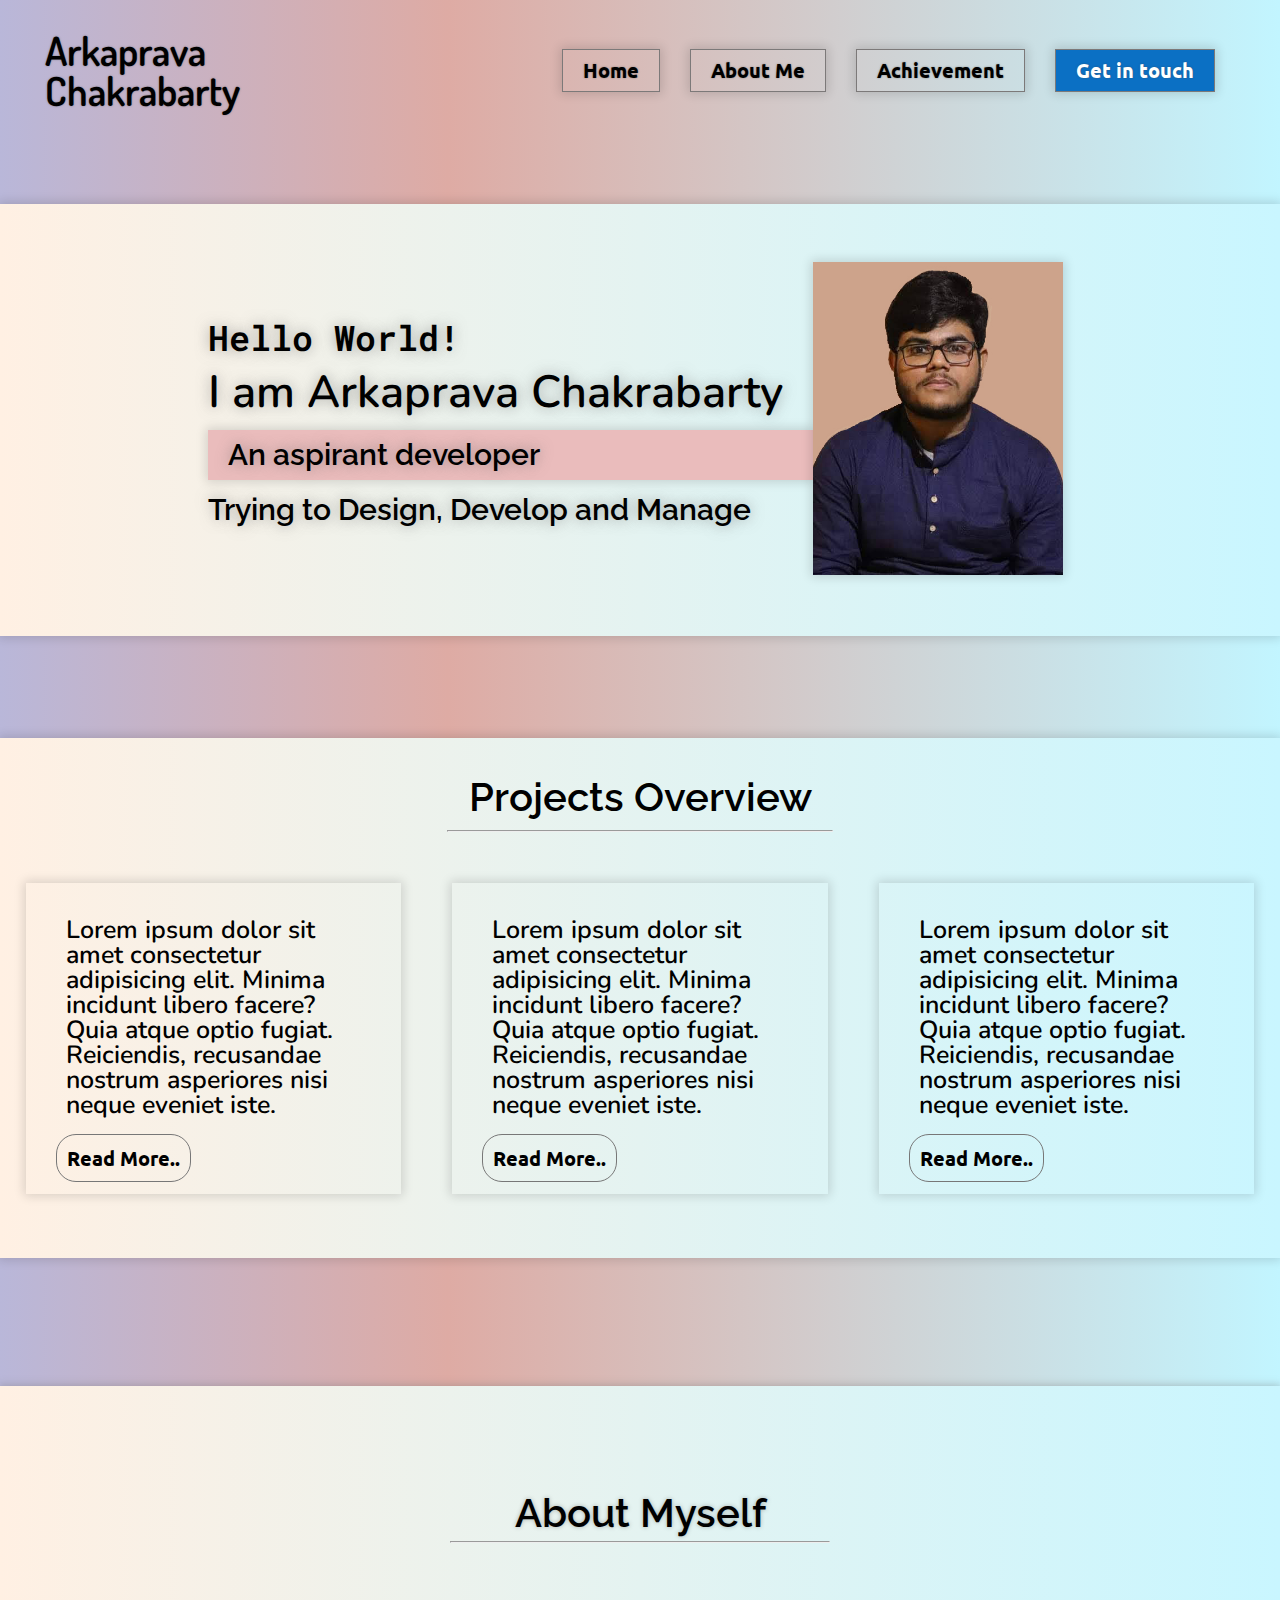
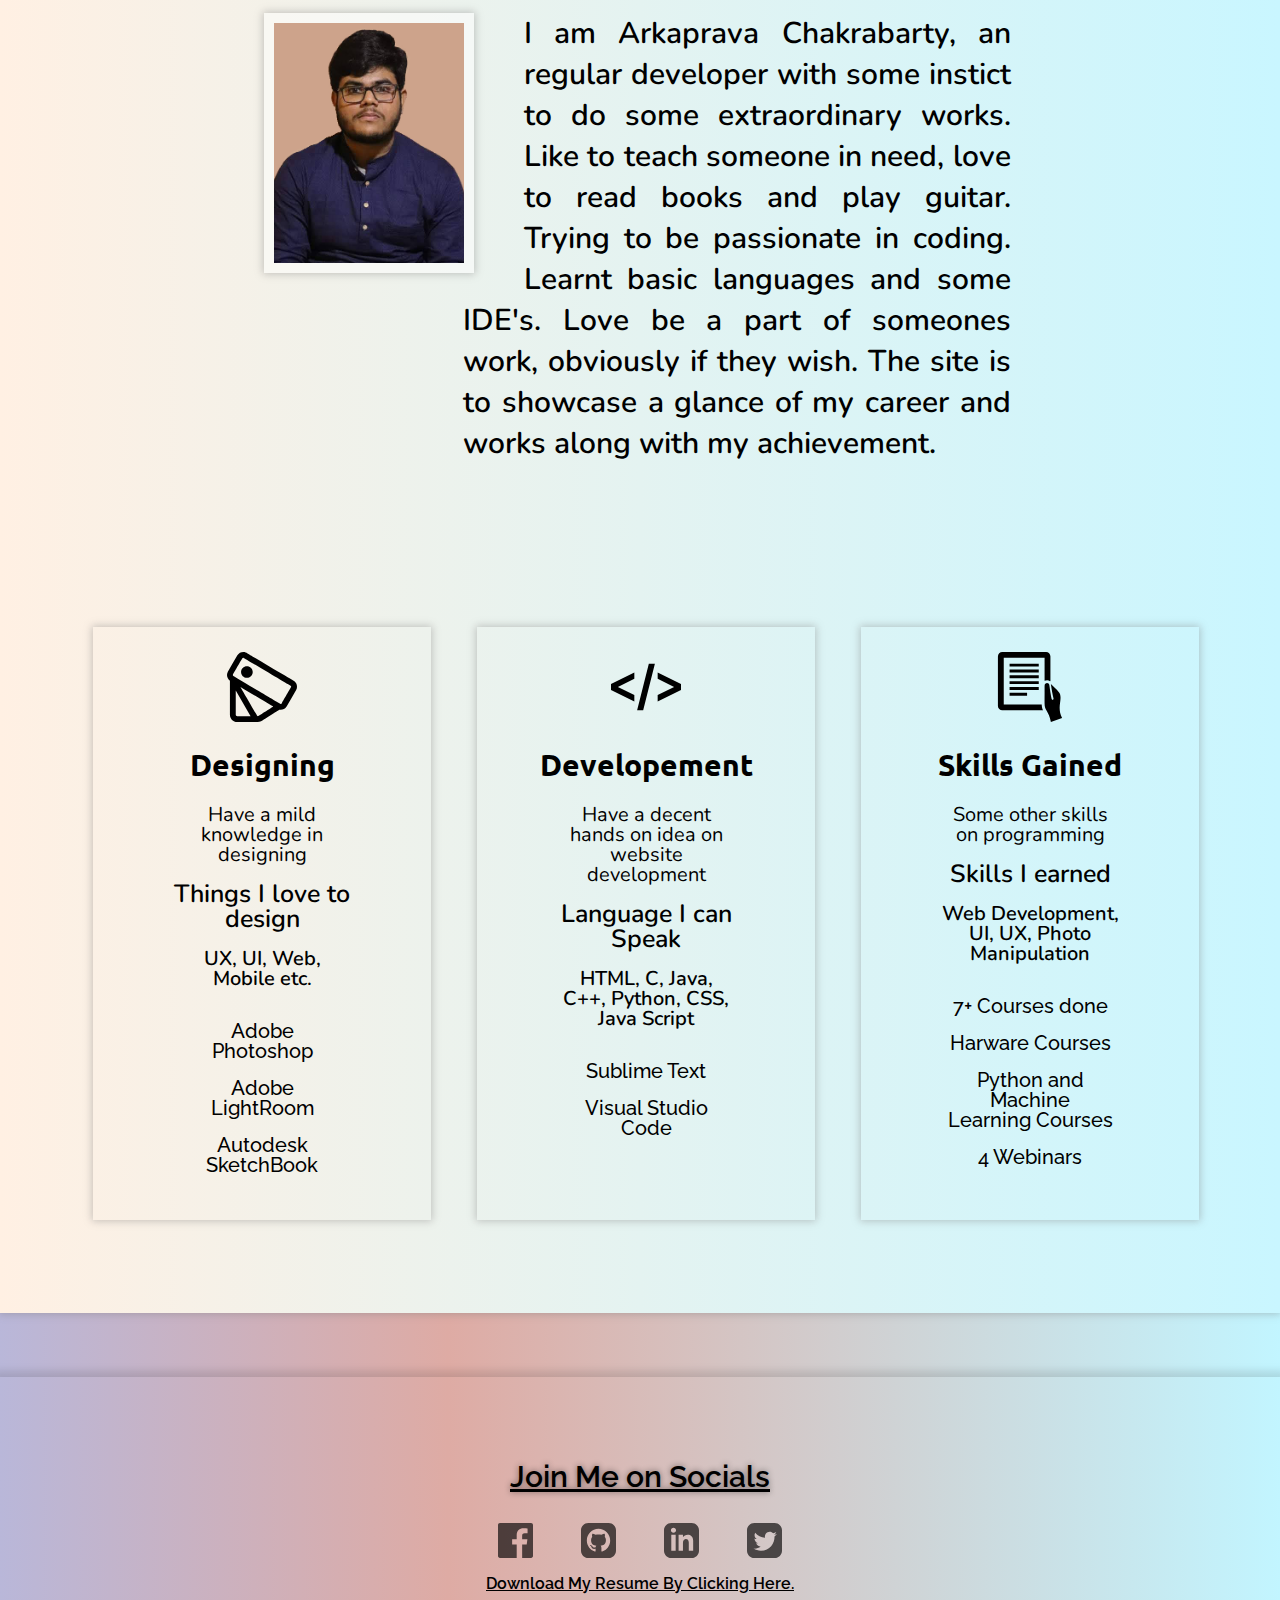
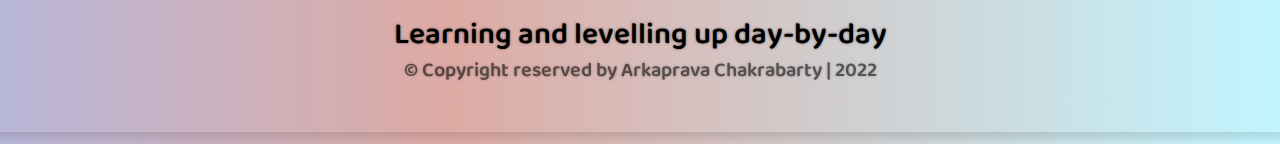
==== commit b3f82d9c: "Add files via upload" ====
--- a/index.html
+++ b/index.html
@@ -12,19 +12,14 @@
     <title>Portfolio</title>
 </head>
 <body>
-    <header class="navBar height-nav-resp" id="">
-        <div class="logo-font">Arkaprava Chakrabarty</div>
-        <ul class="navList visibility-class-resp">
+    <header class="navBar " id="">
+        <div class="logo-font"><a href="index.html">Arkaprava Chakrabarty</a></div>
+        <ul class="navList ">
             <li><a href="index.html">Home</a></li>
             <li><a href="#about">About Me</a></li>
             <li><a href="achievement.html">Achievement</a></li>
             <li class="contact-btn"><a href="contact.html">Get in touch</a></li>
         </ul>
-        <div class="burger">
-            <div class="line"></div>
-            <div class="line"></div>
-            <div class="line"></div>
-        </div>
     </header>
 
     <article>
@@ -136,6 +131,5 @@
             
         </div>
     </footer>
-    <script src="js/response.js"></script>
 </body>
 </html>--- a/css/main.css
+++ b/css/main.css
@@ -1 +1 @@
-@import"https://fonts.googleapis.com/css2?family=Dosis&display=swap";@import"https://fonts.googleapis.com/css2?family=Nunito:wght@300&display=swap";@import"https://fonts.googleapis.com/css2?family=Raleway:wght@300&display=swap";@import"https://fonts.googleapis.com/css2?family=Ubuntu:wght@300&display=swap";@import"https://fonts.googleapis.com/css2?family=Roboto+Mono:wght@300&display=swap";@import"https://fonts.googleapis.com/css2?family=Baloo+Bhaijaan+2&display=swap";html,body,div,span,applet,object,iframe,h1,h2,h3,h4,h5,h6,p,blockquote,pre,a,abbr,acronym,address,big,cite,code,del,dfn,em,img,ins,kbd,q,s,samp,small,strike,strong,sub,sup,tt,var,b,u,i,center,dl,dt,dd,ol,ul,li,fieldset,form,label,legend,table,caption,tbody,tfoot,thead,tr,th,td,article,aside,canvas,details,embed,figure,figcaption,footer,header,hgroup,menu,nav,output,ruby,section,summary,time,mark,audio,video{margin:0;padding:0;border:0;font-size:100%;vertical-align:baseline;text-decoration:none;color:#000}article,aside,details,figcaption,figure,footer,header,hgroup,menu,nav,section{display:block}body{line-height:1}ol,ul{list-style:none}blockquote,q{quotes:none}blockquote:before,blockquote:after{content:"";content:none}q:before,q:after{content:"";content:none}table{border-collapse:collapse;border-spacing:0}body{background:linear-gradient(90deg, #b9b7d9 0%, #deaba4 35%, #c2f5ff 100%);background-repeat:no-repeat;width:auto;background-size:cover}html{scroll-behavior:smooth}.navBar{display:flex;width:100%;background:linear-gradient(90deg, #b9b7d9 0%, #deaba4 35%, #c2f5ff 100%);position:sticky;top:0;cursor:pointer}.burger{display:none;position:absolute;cursor:pointer;right:5%;top:10%}.line{width:33px;background-color:#000;height:4px;margin:3px 3px}.logo-font{display:flex;justify-content:center;align-items:center;text-align:left;width:30%;padding:30px 45px;font-family:"Dosis",sans-serif;font-size:40px;font-weight:600;text-shadow:0px 0px 2px #4343438c}.navList{display:flex;width:70%;justify-content:center;align-items:center;padding-left:10%}.navList li{padding:10px 15px;margin:0px 15px;border:1px solid #7c7979;box-sizing:border-box;box-shadow:0px 0px 10px 2px rgba(0,0,0,.14)}.navList li:hover{background-color:#ffd3d3;transition:all .4s ease-in}.navList li a{padding:5px;font-family:"Ubuntu",sans-serif;font-size:20px;font-weight:600;text-shadow:0px 0px 2px #4343438c}.contact-btn{background-color:#0b70c4}.contact-btn a{color:#fff}.intro-section{display:flex;justify-content:center;align-items:center;margin:5% 0px;padding:3% 0px;background:linear-gradient(90deg, #fff0e3 0%, #c9f6ff 100%);box-shadow:0px 0px 10px 2px rgba(0,0,0,.14)}.intro-text{font-size:20px;padding:20px 0px;text-shadow:0px 0px 14px #60606091}.intro-line1{font-family:"Roboto Mono",monospace;font-weight:600;font-size:35px;margin:15px 0px 10px 0px;padding-right:20px}.intro-line2{font-family:"Nunito",sans-serif;font-weight:600;font-size:45px;margin:15px 0px 10px 0px;padding-right:20px}.intro-line3{font-family:"Raleway",sans-serif;font-weight:600;font-size:30px;margin:15px -10px 10px 0px;background-color:#eabcbc;padding:10px 0px 10px 20px;box-shadow:0px 0px 10px 2px rgba(0,0,0,.14)}.intro-line4{font-family:"Raleway",sans-serif;font-weight:600;font-size:30px;margin:15px 0px 10px 0px;padding-right:20px}.intro-img{padding:20px 10px}.intro-img img{width:250px;box-sizing:border-box;box-shadow:0px 0px 10px 2px rgba(0,0,0,.14)}.intro-description{margin-top:3%;margin-bottom:3%;padding-bottom:3%;display:inline-block;background:linear-gradient(90deg, #fff0e3 0%, #c9f6ff 100%);box-shadow:0px 0px 10px 2px rgba(0,0,0,.14)}.description-heading{font-size:40px;font-family:"Raleway",sans-serif;font-weight:600;width:100%;margin:3% 0px 1% 0px;display:flex;justify-content:center;align-items:center}hr{color:#777;width:30%;margin-bottom:2%}.description-section-container{display:flex}.main-description-container{padding:25px 30px;margin:2%;box-shadow:0px 0px 10px 2px rgba(0,0,0,.14)}.overview-description{font-size:25px;font-family:"Nunito",sans-serif;font-weight:600;padding:10px;margin-bottom:20px}.main-description-container a{font-family:"Ubuntu",sans-serif;font-size:20px;font-weight:600;padding:10px;border-radius:20px;border:1px solid #777;margin-top:2%}.about-content-container{display:flex;flex-direction:column;width:100%;margin-top:7%;margin-bottom:3%;box-shadow:0px 0px 8px 1px rgba(120,118,118,.4);background:linear-gradient(90deg, #fff0e3 0%, #c9f6ff 100%)}.about-content-part1{padding:10px;padding-top:6%}.about-intro-heading{font-size:40px;font-family:"Raleway",sans-serif;text-shadow:0 0 4px #413d3d5c;text-align:center;font-weight:600;margin:30px 10px 5px 10px}.about-content-intro{padding:40px 0px 40px 40px;margin:30px 0px 30px 17%;width:79%}.about-intro-img{width:210px;height:260px;float:left;margin-right:5%}.about-intro-img img{padding:10px;background-color:#fffefe7a;box-shadow:0px 0px 8px 1px rgba(120,118,118,.4)}.about-intro-text{font-family:"Nunito",sans-serif;font-size:30px;font-weight:600;width:55%;padding:0px 20%;line-height:41px;text-align:justify}.about-content-part2{display:flex;padding:40px;margin:20px 30px 30px 30px;width:90%}.about-part2-container{width:30%;text-align:center;box-shadow:0px 0px 8px 1px rgba(120,118,118,.4);padding:25px 30px;margin:2%}.about-part2-img img{width:70px}.about-part2-label{font-size:30px;font-family:"Ubuntu",sans-serif;font-weight:600;padding:20px;margin:5px}.about-part2-description{font-size:20px;font-family:"Nunito",sans-serif;padding:0px 45px 15px 45px;margin:2px 5px}.about-part2-sublabel{font-size:25px;font-family:"Nunito",sans-serif;padding:0px 45px 15px 45px;margin:2px 5px;font-weight:600}.about-part2-label2{font-size:20px;font-family:"Nunito",sans-serif;padding:0px 45px 15px 45px;margin:2px 5px;font-weight:600}.about-part2-menu{padding-top:10px;margin:5px}.about-part2-menu li{font-size:20px;font-family:"Raleway",sans-serif;padding:0px 45px 15px 45px;margin:2px 5px;font-weight:500}.about-part3-container{padding:20px 20px 20px 20px;margin:10px;text-align:center;box-shadow:0px 0px 8px 1px rgba(120,118,118,.4)}.about-part3-description{font-size:30px;font-family:"Ubuntu",sans-serif;font-weight:600;padding:20px;margin:5px}footer{width:100%;margin-top:5%;margin-bottom:1%;box-sizing:border-box;box-shadow:0px 0px 8px 6px rgba(0,0,0,.12);padding:50px;text-align:center}.icon-container{margin:30px 30px 15px 30px}.icon-container a{padding:10px;margin:12px;opacity:.65}.footer-heading{font-size:30px;font-family:"Raleway",sans-serif;font-weight:600;text-shadow:0 0 6px #0000007a;text-decoration:underline;margin:0px 0px 26px 0px;padding:5px}.icon-container a img{width:35px}.resume-link{font-size:16px;font-family:"Raleway",sans-serif;padding:0px 45px 15px 45px;margin:2px 5px;font-weight:600;text-decoration:underline}.footer-caption{padding:20px 30px 7px 30px;margin:10px 30px 3px 30px;font-family:"Baloo Bhaijaan 2",cursive;font-size:30px;font-weight:600;text-shadow:0 0 3px #00000073}.page-copyright{opacity:.6;font-family:"Baloo Bhaijaan 2",cursive;font-size:20px;font-weight:600;text-shadow:0 0 3px #00000073}.achievement-container{display:flex;flex-direction:column;width:100%;margin-top:3%;box-shadow:0px 0px 8px 1px rgba(120,118,118,.4);background:linear-gradient(90deg, #fff0e3 0%, #c9f6ff 100%)}.achievement-heading{font-size:40px;font-family:"Raleway",sans-serif;text-shadow:0 0 4px #413d3d5c;text-align:center;font-weight:600;margin:7% 10px 6% 10px}.achievement-content-container{display:inline-block;width:80%;margin:10px 10% 50px 7%;padding:4% 3%;box-shadow:0px 0px 8px 1px rgba(120,118,118,.4)}.achievement-content-container img{margin:0px 30px 0px 30px;float:left;box-shadow:0px 0px 8px 1px rgba(120,118,118,.4)}.length-img{width:300px;height:400px}.width-img{width:600px;height:400px}.achievement-content-description{font-size:25px;font-family:"Ubuntu",sans-serif;font-weight:600;padding:10% 40px 10% 40px;line-height:34px}.contact-header{display:inline-block;padding:10px;width:90%;margin:55px 55px 40px 55px;position:sticky}.contact-content-container{display:flex;width:100%;margin-top:3%;padding:4% 0px;box-shadow:0px 0px 8px 1px rgba(120,118,118,.4);background:linear-gradient(90deg, #fff0e3 0%, #c9f6ff 100%)}.contact-left-container{justify-content:flex-start;text-align:center;padding:20px;width:50%;box-shadow:0px 0px 8px 1px rgba(120,118,118,.4);margin:15px}.contact-left-heading{font-size:40px;font-family:"Raleway",sans-serif;text-shadow:0 0 4px #413d3d5c;font-weight:600;padding:20px 10px 20px 10px}.contact-left-description{font-size:25px;font-family:"Nunito",sans-serif;font-weight:600;text-shadow:0 0 4px #413d3d5c;padding:10px 60px 20px 60px;text-align:left;line-height:28px}.contact-form{margin:5px 50px 10px 50px;padding:10px 60px}.contact-form div{display:inline-block;width:100%}.contact-form div label{display:inline-block;width:100%;text-align:left;font-family:"Ubuntu",sans-serif;text-shadow:0 0 4px #413d3d5c;font-size:20px;font-weight:600;padding:10px 0px 5px 0px;margin:10px 0px 10px 0px;text-decoration:underline}.contact-form div input{display:inline-block;width:100%;height:50px;padding:0px 20px;margin:5px 0px}.contact-gen-msg{padding:140px}.submit-btn{width:25%;font-size:20px;float:left;border-radius:30px;font-family:"Ubuntu",sans-serif;font-weight:600;background-color:#ffd2d2b5;text-shadow:0 0 4px #413d3d5c}.contact-right-container{justify-content:flex-end;text-align:center;padding:20px;width:50%;box-shadow:0px 0px 8px 1px rgba(120,118,118,.4);margin:15px}.contact-right-myinfo{font-size:40px;font-family:"Raleway",sans-serif;text-shadow:0 0 4px #413d3d5c;font-weight:600;padding:20px 10px 20px 10px}.contact-right-img{float:left;width:200px;height:250px;padding:30px 5px}.contact-right-description{text-align:justify;font-size:30px;font-family:"Nunito",sans-serif;font-weight:600;text-shadow:0 0 4px #413d3d5c;padding:30px;line-height:37px;word-break:break-word}.contact-right-label{width:93%;padding:15px 20px;font-size:25px;font-family:"Nunito",sans-serif;font-weight:600;text-shadow:0 0 4px #413d3d5c;border-radius:30px;background-color:#caffff;margin-top:30px;margin-bottom:10px;text-align:center}.contact-right-address{width:100%;display:flex;justify-content:flex-start;padding:10px 10px;font-size:25px;font-family:"Raleway",sans-serif;font-weight:600;text-shadow:0 0 4px #413d3d5c;text-align:left}.contact-right-mail{width:100%;display:flex;justify-content:flex-start;padding:10px 10px;font-size:25px;font-family:"Raleway",sans-serif;font-weight:600;text-shadow:0 0 4px #413d3d5c;text-align:left}.contact-right-mail span{padding-left:10px;font-family:"Nunito",sans-serif;font-weight:100}@media only screen and (max-width: 1145px){.navBar{flex-direction:column;transition:all .7s ease-out}.navBar li a{font-size:15px}.navList{flex-direction:column}.navList li{border:none;box-shadow:none;position:relative}.intro-section{flex-direction:column-reverse}.intro-img img{width:150px}.intro-line1{font-size:20px}.intro-line2{font-size:20px}.intro-line3{margin:0px;font-size:20px}.intro-line4{font-size:20px}.description-section-container{flex-direction:column}.about-content-part2{flex-direction:column}.burger{display:block}.height-nav-resp{height:132px}.visibility-class-resp{opacity:0}.about-content-part1{padding:0;margin:0}.about-content-intro{flex-direction:column;display:flex;width:80%;margin:0px;padding:0px}.about-intro-text{width:100%;padding:5% 10%;text-align:justify;font-size:23px}.about-content-part2{padding:0}.about-intro-img{margin-left:10%;float:none}.about-part2-container{width:93%;padding:20px 0px 20px 0px}.footer-heading{font-size:18px}.icon-container{margin:0px;width:100%}.icon-container a{margin:22% 0px}.resume-link{padding:0px;margin:0px}.resume-div-resp{margin-top:30px}.footer-caption{margin:10px 0px 3px 0px;padding:0px;font-size:20px}}@media only screen and (max-width: 1145px){.achievement-heading{font-size:25px;margin:7% 0px 6% 0px}.width-img{width:300px;height:200px}.achievement-content-container img{margin:0px 30px 20px 30px}.achievement-content-description{font-size:20px}}@media only screen and (max-width: 1145px){.contact-content-container{flex-direction:column;width:100%}.contact-left-container{width:100%;margin:0;padding:0;margin-bottom:4%}.contact-left-description{text-align:center}.contact-form{width:76%}.contact-right-container{width:100%;margin:0;padding:0;margin-top:2%}.contact-right-address{width:60%}.contact-right-mail{width:50%}}/*# sourceMappingURL=main.css.map */
+@import"https://fonts.googleapis.com/css2?family=Dosis&display=swap";@import"https://fonts.googleapis.com/css2?family=Nunito:wght@300&display=swap";@import"https://fonts.googleapis.com/css2?family=Raleway:wght@300&display=swap";@import"https://fonts.googleapis.com/css2?family=Ubuntu:wght@300&display=swap";@import"https://fonts.googleapis.com/css2?family=Roboto+Mono:wght@300&display=swap";@import"https://fonts.googleapis.com/css2?family=Baloo+Bhaijaan+2&display=swap";html,body,div,span,applet,object,iframe,h1,h2,h3,h4,h5,h6,p,blockquote,pre,a,abbr,acronym,address,big,cite,code,del,dfn,em,img,ins,kbd,q,s,samp,small,strike,strong,sub,sup,tt,var,b,u,i,center,dl,dt,dd,ol,ul,li,fieldset,form,label,legend,table,caption,tbody,tfoot,thead,tr,th,td,article,aside,canvas,details,embed,figure,figcaption,footer,header,hgroup,menu,nav,output,ruby,section,summary,time,mark,audio,video{margin:0;padding:0;border:0;font-size:100%;vertical-align:baseline;text-decoration:none;color:#000}article,aside,details,figcaption,figure,footer,header,hgroup,menu,nav,section{display:block}body{line-height:1}ol,ul{list-style:none}blockquote,q{quotes:none}blockquote:before,blockquote:after{content:"";content:none}q:before,q:after{content:"";content:none}table{border-collapse:collapse;border-spacing:0}body{background:linear-gradient(90deg, #b9b7d9 0%, #deaba4 35%, #c2f5ff 100%);background-repeat:no-repeat;width:auto;background-size:cover}html{scroll-behavior:smooth}.navBar{display:flex;width:100%;background:linear-gradient(90deg, #b9b7d9 0%, #deaba4 35%, #c2f5ff 100%);position:sticky;top:0;cursor:pointer}.burger{display:none;position:absolute;cursor:pointer;right:5%;top:10%}.line{width:33px;background-color:#000;height:4px;margin:3px 3px}.logo-font{display:flex;justify-content:center;align-items:center;width:33%}.logo-font a{padding:30px 45px;font-family:"Dosis",sans-serif;font-size:40px;font-weight:600;text-shadow:0px 0px 2px #4343438c}.navList{display:flex;width:70%;justify-content:center;align-items:center;padding-left:10%}.navList li{padding:10px 15px;margin:0px 15px;border:1px solid #7c7979;box-sizing:border-box;box-shadow:0px 0px 10px 2px rgba(0,0,0,.14)}.navList li:hover{background-color:#ffd3d3;transition:all .4s ease-in}.navList li a{padding:5px;font-family:"Ubuntu",sans-serif;font-size:20px;font-weight:600;text-shadow:0px 0px 2px #4343438c}.contact-btn{background-color:#0b70c4}.contact-btn a{color:#fff}.intro-section{display:flex;justify-content:center;align-items:center;margin:5% 0px;padding:3% 0px;background:linear-gradient(90deg, #fff0e3 0%, #c9f6ff 100%);box-shadow:0px 0px 10px 2px rgba(0,0,0,.14)}.intro-text{font-size:20px;padding:20px 0px;text-shadow:0px 0px 14px #60606091}.intro-line1{font-family:"Roboto Mono",monospace;font-weight:600;font-size:35px;margin:15px 0px 10px 0px;padding-right:20px}.intro-line2{font-family:"Nunito",sans-serif;font-weight:600;font-size:45px;margin:15px 0px 10px 0px;padding-right:20px}.intro-line3{font-family:"Raleway",sans-serif;font-weight:600;font-size:30px;margin:15px -10px 10px 0px;background-color:#eabcbc;padding:10px 0px 10px 20px;box-shadow:0px 0px 10px 2px rgba(0,0,0,.14)}.intro-line4{font-family:"Raleway",sans-serif;font-weight:600;font-size:30px;margin:15px 0px 10px 0px;padding-right:20px}.intro-img{padding:20px 10px}.intro-img img{width:250px;box-sizing:border-box;box-shadow:0px 0px 10px 2px rgba(0,0,0,.14)}.intro-description{margin-top:3%;margin-bottom:3%;padding-bottom:3%;display:inline-block;background:linear-gradient(90deg, #fff0e3 0%, #c9f6ff 100%);box-shadow:0px 0px 10px 2px rgba(0,0,0,.14)}.description-heading{font-size:40px;font-family:"Raleway",sans-serif;font-weight:600;width:100%;margin:3% 0px 1% 0px;display:flex;justify-content:center;align-items:center}hr{color:#777;width:30%;margin-bottom:2%}.description-section-container{display:flex}.main-description-container{padding:25px 30px;margin:2%;box-shadow:0px 0px 10px 2px rgba(0,0,0,.14)}.overview-description{font-size:25px;font-family:"Nunito",sans-serif;font-weight:600;padding:10px;margin-bottom:20px}.main-description-container a{font-family:"Ubuntu",sans-serif;font-size:20px;font-weight:600;padding:10px;border-radius:20px;border:1px solid #777;margin-top:2%}.about-content-container{display:flex;flex-direction:column;width:100%;margin-top:7%;margin-bottom:3%;box-shadow:0px 0px 8px 1px rgba(120,118,118,.4);background:linear-gradient(90deg, #fff0e3 0%, #c9f6ff 100%)}.about-content-part1{padding:10px;padding-top:6%}.about-intro-heading{font-size:40px;font-family:"Raleway",sans-serif;text-shadow:0 0 4px #413d3d5c;text-align:center;font-weight:600;margin:30px 10px 5px 10px}.about-content-intro{padding:40px 0px 40px 40px;margin:30px 0px 30px 17%;width:79%}.about-intro-img{width:210px;height:260px;float:left;margin-right:5%}.about-intro-img img{padding:10px;background-color:#fffefe7a;box-shadow:0px 0px 8px 1px rgba(120,118,118,.4)}.about-intro-text{font-family:"Nunito",sans-serif;font-size:30px;font-weight:600;width:55%;padding:0px 20%;line-height:41px;text-align:justify}.about-content-part2{display:flex;padding:40px;margin:20px 30px 30px 30px;width:90%}.about-part2-container{width:30%;text-align:center;box-shadow:0px 0px 8px 1px rgba(120,118,118,.4);padding:25px 30px;margin:2%}.about-part2-img img{width:70px}.about-part2-label{font-size:30px;font-family:"Ubuntu",sans-serif;font-weight:600;padding:20px;margin:5px}.about-part2-description{font-size:20px;font-family:"Nunito",sans-serif;padding:0px 45px 15px 45px;margin:2px 5px}.about-part2-sublabel{font-size:25px;font-family:"Nunito",sans-serif;padding:0px 45px 15px 45px;margin:2px 5px;font-weight:600}.about-part2-label2{font-size:20px;font-family:"Nunito",sans-serif;padding:0px 45px 15px 45px;margin:2px 5px;font-weight:600}.about-part2-menu{padding-top:10px;margin:5px}.about-part2-menu li{font-size:20px;font-family:"Raleway",sans-serif;padding:0px 45px 15px 45px;margin:2px 5px;font-weight:500}.about-part3-container{padding:20px 20px 20px 20px;margin:10px;text-align:center;box-shadow:0px 0px 8px 1px rgba(120,118,118,.4)}.about-part3-description{font-size:30px;font-family:"Ubuntu",sans-serif;font-weight:600;padding:20px;margin:5px}footer{width:100%;margin-top:5%;margin-bottom:1%;box-sizing:border-box;box-shadow:0px 0px 8px 6px rgba(0,0,0,.12);padding:50px;text-align:center}.icon-container{margin:30px 30px 15px 30px}.icon-container a{padding:10px;margin:12px;opacity:.65}.footer-heading{font-size:30px;font-family:"Raleway",sans-serif;font-weight:600;text-shadow:0 0 6px #0000007a;text-decoration:underline;margin:0px 0px 26px 0px;padding:5px}.icon-container a img{width:35px}.resume-link{font-size:16px;font-family:"Raleway",sans-serif;padding:0px 45px 15px 45px;margin:2px 5px;font-weight:600;text-decoration:underline}.footer-caption{padding:20px 30px 7px 30px;margin:10px 30px 3px 30px;font-family:"Baloo Bhaijaan 2",cursive;font-size:30px;font-weight:600;text-shadow:0 0 3px #00000073}.page-copyright{opacity:.6;font-family:"Baloo Bhaijaan 2",cursive;font-size:20px;font-weight:600;text-shadow:0 0 3px #00000073}.achievement-container{display:flex;flex-direction:column;width:100%;margin-top:3%;box-shadow:0px 0px 8px 1px rgba(120,118,118,.4);background:linear-gradient(90deg, #fff0e3 0%, #c9f6ff 100%)}.achievement-heading{font-size:40px;font-family:"Raleway",sans-serif;text-shadow:0 0 4px #413d3d5c;text-align:center;font-weight:600;margin:7% 10px 6% 10px}.achievement-content-container{display:inline-block;width:80%;margin:10px 10% 50px 7%;padding:4% 3%;box-shadow:0px 0px 8px 1px rgba(120,118,118,.4)}.achievement-content-container img{margin:0px 30px 0px 30px;float:left;box-shadow:0px 0px 8px 1px rgba(120,118,118,.4)}.length-img{width:300px;height:400px}.width-img{width:600px;height:400px}.achievement-content-description{font-size:25px;font-family:"Ubuntu",sans-serif;font-weight:600;padding:10% 40px 10% 40px;line-height:34px}.contact-header{display:inline-block;padding:10px;width:90%;margin:55px 55px 40px 55px;position:sticky}.contact-content-container{display:flex;width:100%;margin-top:3%;padding:4% 0px;box-shadow:0px 0px 8px 1px rgba(120,118,118,.4);background:linear-gradient(90deg, #fff0e3 0%, #c9f6ff 100%)}.contact-left-container{justify-content:flex-start;text-align:center;padding:20px;width:50%;box-shadow:0px 0px 8px 1px rgba(120,118,118,.4);margin:15px}.contact-left-heading{font-size:40px;font-family:"Raleway",sans-serif;text-shadow:0 0 4px #413d3d5c;font-weight:600;padding:20px 10px 20px 10px}.contact-left-description{font-size:25px;font-family:"Nunito",sans-serif;font-weight:600;text-shadow:0 0 4px #413d3d5c;padding:10px 60px 20px 60px;text-align:left;line-height:28px}.contact-form{margin:5px 50px 10px 50px;padding:10px 60px}.contact-form div{display:inline-block;width:100%}.contact-form div label{display:inline-block;width:100%;text-align:left;font-family:"Ubuntu",sans-serif;text-shadow:0 0 4px #413d3d5c;font-size:20px;font-weight:600;padding:10px 0px 5px 0px;margin:10px 0px 10px 0px;text-decoration:underline}.contact-form div input{display:inline-block;width:100%;height:50px;padding:0px 20px;margin:5px 0px}.contact-gen-msg{padding:140px}.submit-btn{width:25%;font-size:20px;float:left;border-radius:30px;font-family:"Ubuntu",sans-serif;font-weight:600;background-color:#ffd2d2b5;text-shadow:0 0 4px #413d3d5c}.contact-right-container{justify-content:flex-end;text-align:center;padding:20px;width:50%;box-shadow:0px 0px 8px 1px rgba(120,118,118,.4);margin:15px}.contact-right-myinfo{font-size:40px;font-family:"Raleway",sans-serif;text-shadow:0 0 4px #413d3d5c;font-weight:600;padding:20px 10px 20px 10px}.contact-right-img{float:left;width:200px;height:250px;padding:30px 5px}.contact-right-description{text-align:justify;font-size:30px;font-family:"Nunito",sans-serif;font-weight:600;text-shadow:0 0 4px #413d3d5c;padding:30px;line-height:37px;word-break:break-word}.contact-right-label{width:93%;padding:15px 20px;font-size:25px;font-family:"Nunito",sans-serif;font-weight:600;text-shadow:0 0 4px #413d3d5c;border-radius:30px;background-color:#caffff;margin-top:30px;margin-bottom:10px;text-align:center}.contact-right-address{width:100%;display:flex;justify-content:flex-start;padding:10px 10px;font-size:25px;font-family:"Raleway",sans-serif;font-weight:600;text-shadow:0 0 4px #413d3d5c;text-align:left}.contact-right-mail{width:100%;display:flex;justify-content:flex-start;padding:10px 10px;font-size:25px;font-family:"Raleway",sans-serif;font-weight:600;text-shadow:0 0 4px #413d3d5c;text-align:left}.contact-right-mail span{padding-left:10px;font-family:"Nunito",sans-serif;font-weight:100}@media only screen and (max-width: 1145px){.navBar{flex-direction:column;transition:all .7s ease-out}.logo-font{width:100%}.navBar li a{font-size:15px}.navList{font-size:10px;flex-direction:row;padding:0;margin:0;justify-content:center;width:100%}.navList li{border:none;box-shadow:none;padding:7px 0px}.intro-section{flex-direction:column-reverse}.intro-img img{width:150px}.intro-line1{font-size:20px}.intro-line2{font-size:20px}.intro-line3{margin:0px;font-size:20px}.intro-line4{font-size:20px}.description-section-container{flex-direction:column}.about-content-part2{flex-direction:column}.burger{display:block}.height-nav-resp{height:132px}.visibility-class-resp{opacity:0}.about-content-part1{padding:0;margin:0}.about-content-intro{flex-direction:column;display:flex;width:80%;margin:0px;padding:0px}.about-intro-text{width:100%;padding:5% 10%;text-align:justify;font-size:23px}.about-content-part2{padding:0}.about-intro-img{margin-left:10%;float:none}.about-part2-container{width:93%;padding:20px 0px 20px 0px}.footer-heading{font-size:18px}.icon-container{margin:0px;width:100%}.icon-container a{margin:22% 0px}.resume-link{padding:0px;margin:0px}.resume-div-resp{margin-top:30px}.footer-caption{margin:10px 0px 3px 0px;padding:0px;font-size:20px}}@media only screen and (max-width: 1145px){.achievement-heading{font-size:25px;margin:7% 0px 6% 0px}.length-img{width:190px;height:250px}.width-img{width:300px;height:200px}.achievement-content-container img{margin:0px 30px 20px 30px}.achievement-content-description{font-size:20px}}@media only screen and (max-width: 450px){.width-img{width:190px;height:120px}}@media only screen and (max-width: 1145px){.contact-content-container{flex-direction:column;width:100%}.contact-left-container{width:100%;margin:0;padding:0;margin-bottom:4%}.contact-left-description{text-align:center}.contact-form{width:76%}.contact-right-container{width:100%;margin:0;padding:0;margin-top:2%}.contact-right-address{width:60%}.contact-right-mail{width:50%}}@media only screen and (max-width: 655px){.contact-form{margin:0;padding:10px 30px}.contact-right-label{width:89%}}/*# sourceMappingURL=main.css.map */
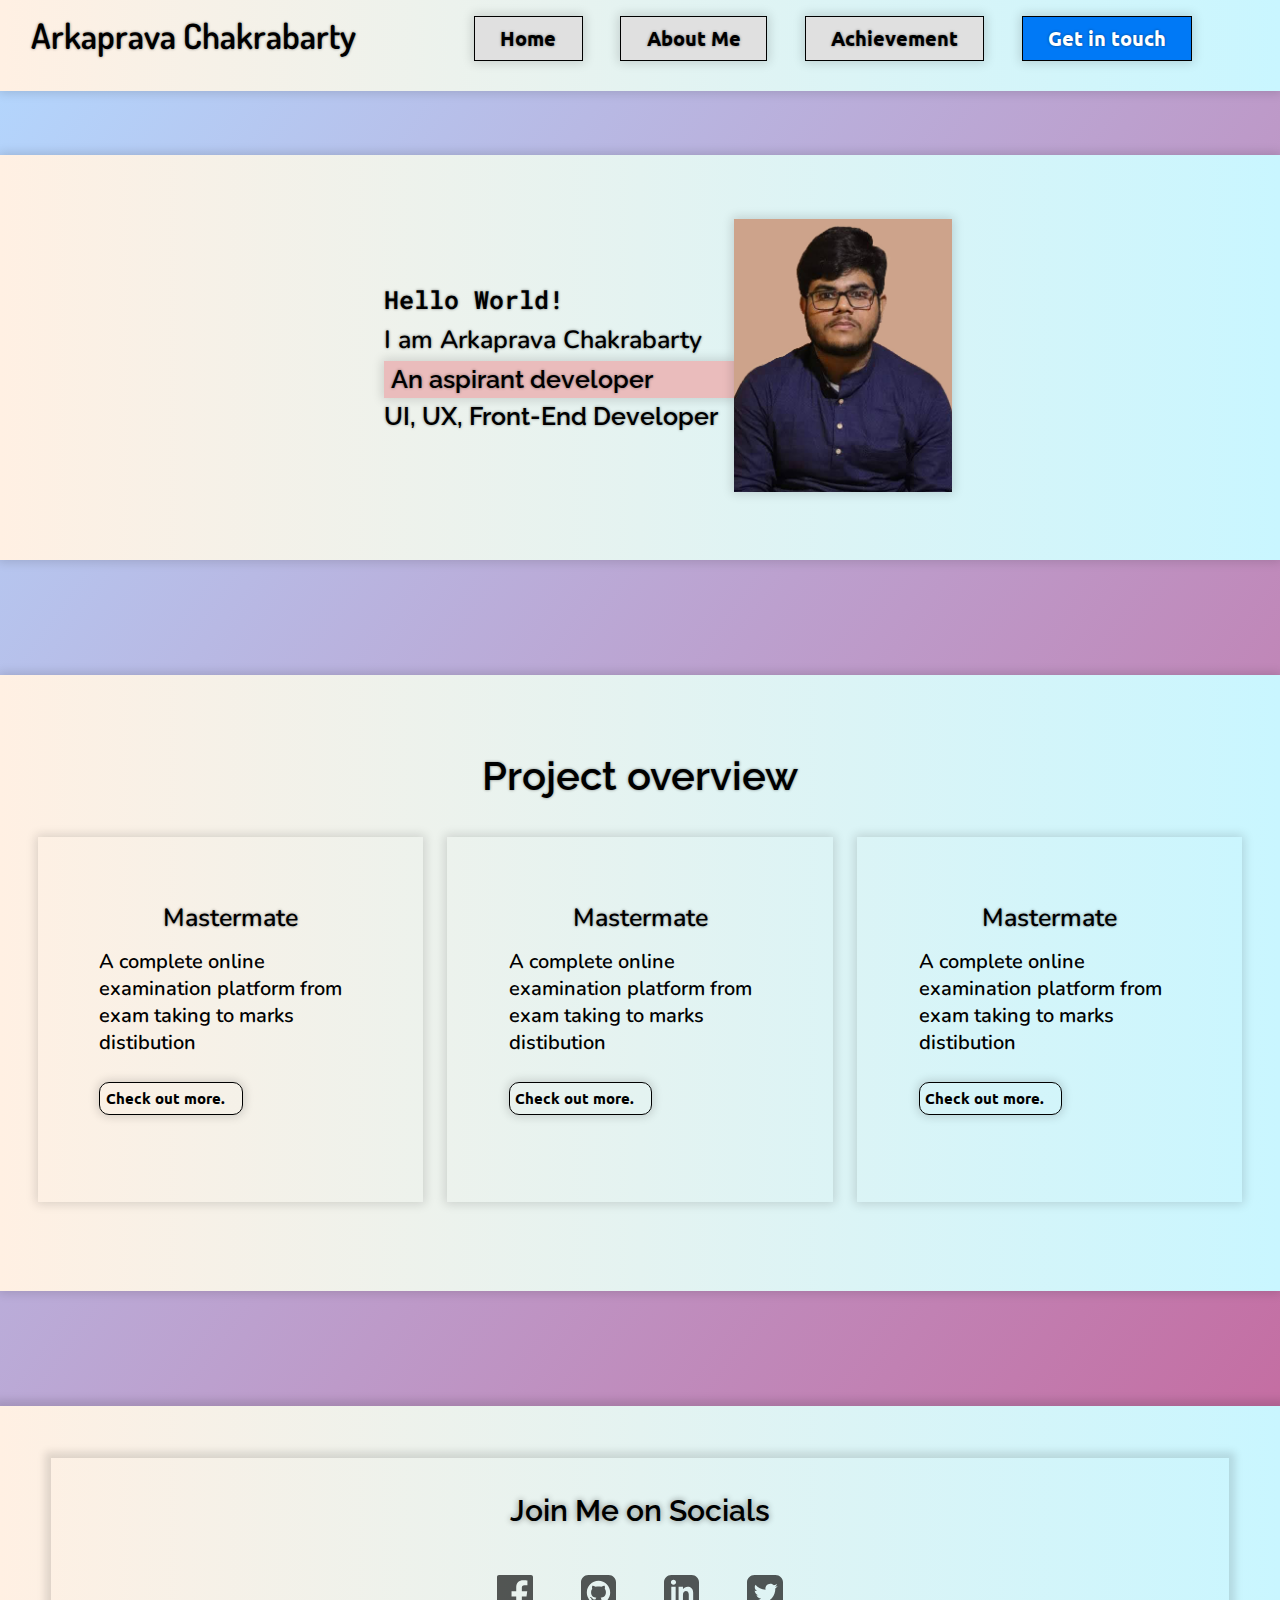
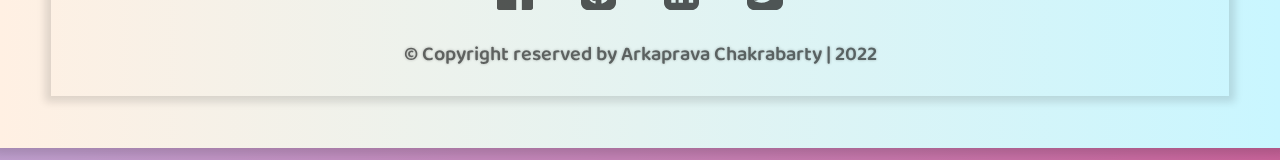
==== commit 6e0c4ba4: "Add files via upload" ====
--- a/index.html
+++ b/index.html
@@ -7,115 +7,60 @@
 
     <link rel="icon" href="images/My_logo.png" type="image/x-icon">
 
-    <link rel="stylesheet" href="css/main.css">
+    <link rel="stylesheet" href="css/style.css">
 
-    <title>Portfolio</title>
+    <title>Arkaprava | UI,UX,Web Developer</title>
 </head>
 <body>
-    <header class="navBar " id="">
-        <div class="logo-font"><a href="index.html">Arkaprava Chakrabarty</a></div>
-        <ul class="navList ">
-            <li><a href="index.html">Home</a></li>
-            <li><a href="#about">About Me</a></li>
-            <li><a href="achievement.html">Achievement</a></li>
-            <li class="contact-btn"><a href="contact.html">Get in touch</a></li>
-        </ul>
+    <header>
+        <nav class="navbar-container">
+            <div class="logo"><a href="index.html">Arkaprava Chakrabarty</a></div>
+            <div class="navbar">
+                <a href="index.html" class="links">Home</a>
+                <a href="about-me.html" class="links">About Me</a>
+                <a href="achieve.html" class="links">Achievement</a>
+                <a href="contact.html" class="contact-link">Get in touch</a>
+            </div>
+        </nav>
     </header>
 
     <article>
-        <!-- Introduction of the page -->
-        <section class="intro-section">
+        <section class="intro-section-one">
             <div class="intro-text">
                 <div class="intro-line1">Hello World!</div>
                 <div class="intro-line2">I am Arkaprava Chakrabarty</div>
                 <div class="intro-line3">An aspirant developer</div>
-                <div class="intro-line4">Trying to Design, Develop and Manage</div>
+                <div class="intro-line4">UI, UX, Front-End Developer</div>
             </div>
-            <div class="intro-img"><img src="images/myimg.jpg" alt=""></div>
+            <div class="intro-one-img"><img src="images/myimg.jpg" alt=""></div>
         </section>
 
-        <!-- Project Overview Section -->
-        <section class="intro-description">
-            <div class="description-heading">Projects Overview</div>
-            <hr>
-            <div class="description-section-container">
-                <div class="main-description-container">
-                    <div class="overview-description">Lorem ipsum dolor sit amet consectetur adipisicing elit. Minima incidunt libero facere? Quia atque optio fugiat. Reiciendis, recusandae nostrum asperiores nisi neque eveniet iste.</div>
-                    <a href="">Read More..</a>
+        <section class="intro-section-two">
+            <div class="heading-one">Project overview</div>
+            <div class="overview-section">
+                <div class="project-des-one">
+                    <div class="project-des-heading">Mastermate</div>
+                    <div class="project-description">A complete online examination platform from exam taking to marks distibution</div>
+                    <div class="project-ext-link"><a href="">Check out more.</a></div>
                 </div>
-                <div class="main-description-container">
-                    <div class="overview-description">Lorem ipsum dolor sit amet consectetur adipisicing elit. Minima incidunt libero facere? Quia atque optio fugiat. Reiciendis, recusandae nostrum asperiores nisi neque eveniet iste.</div>
-                    <a href="">Read More..</a>
+                <div class="project-des-one">
+                    <div class="project-des-heading">Mastermate</div>
+                    <div class="project-description">A complete online examination platform from exam taking to marks distibution</div>
+                    <div class="project-ext-link"><a href="">Check out more.</a></div>
                 </div>
-                <div class="main-description-container">
-                    <div class="overview-description">Lorem ipsum dolor sit amet consectetur adipisicing elit. Minima incidunt libero facere? Quia atque optio fugiat. Reiciendis, recusandae nostrum asperiores nisi neque eveniet iste.</div>
-                    <a href="">Read More..</a>
+                <div class="project-des-one">
+                    <div class="project-des-heading">Mastermate</div>
+                    <div class="project-description">A complete online examination platform from exam taking to marks distibution</div>
+                    <div class="project-ext-link"><a href="">Check out more.</a></div>
                 </div>
             </div>
         </section>
-
-        <!--About Me Section-->
-        <section class="about-content-container" id="about">
-            <div class="about-content-part1">
-                <div class="about-intro-heading"> About Myself</div>
-                <hr>
-                <div class="about-content-intro">
-                    <div class="about-intro-img"><img src="images/myimg.jpg" alt="" width="190px" height="240px"></div>
-                    <div class="about-intro-text">I am Arkaprava Chakrabarty, an regular developer with some instict to do some extraordinary works. Like to teach someone in need, love to read books and play guitar. Trying to be passionate in coding. Learnt basic languages and some IDE's. Love be a part of someones work, obviously if they wish. The site is to showcase a glance of my career and works along with my achievement.</div>
-                </div>
-            </div>
-
-            <div class="about-content-part2">
-                <div class="about-part2-container">
-                    <div class="about-part2-img"><img src="images/designer.svg" alt=""></div>
-                    <div class="about-part2-label">Designing</div>
-                    <div class="about-part2-description">Have a mild knowledge in designing</div>
-                    <div class="about-part2-sublabel">Things I love to design</div>
-                    <div class="about-part2-label2">UX, UI, Web, Mobile etc.</div>
-                    <div class="about-part2-menu">
-                        <ul>
-                            <li>Adobe Photoshop</li>
-                            <li>Adobe LightRoom</li>
-                            <li>Autodesk SketchBook</li>
-                        </ul>
-                    </div>
-                </div>
-                <div class="about-part2-container">
-                    <div class="about-part2-img"><img src="images/coding.svg" alt=""></div>
-                    <div class="about-part2-label">Developement</div>
-                    <div class="about-part2-description">Have a decent hands on idea on website development</div>
-                    <div class="about-part2-sublabel">Language I can Speak</div>
-                    <div class="about-part2-label2">HTML, C, Java, C++, Python, CSS, Java Script</div>
-                    <div class="about-part2-menu">
-                        <ul>
-                            <li>Sublime Text</li>
-                            <li>Visual Studio Code</li>
-                        </ul>
-                    </div>
-                </div>
-                <div class="about-part2-container">
-                    <div class="about-part2-img"><img src="images/book.svg" alt=""></div>
-                    <div class="about-part2-label">Skills Gained</div>
-                    <div class="about-part2-description">Some other skills on programming</div>
-                    <div class="about-part2-sublabel">Skills I earned</div>
-                    <div class="about-part2-label2">Web Development, UI, UX, Photo Manipulation</div>
-                    <div class="about-part2-menu">
-                        <ul>
-                            <li>7+ Courses done</li>
-                            <li>Harware Courses</li>
-                            <li>Python and Machine Learning Courses</li>
-                            <li>4 Webinars</li>
-                        </ul>
-                    </div>
-                </div>
-        </section>
     </article>
 
-
-    <footer class="index-footer">
+    <footer>
         <div class="footer-container">
+            <div class="footer-heading">Join Me on Socials</div>
             <div class="icon-container"><!--Social Icons-->
-                <div class="footer-heading">Join Me on Socials</div>
                 <a href="https://www.facebook.com/arkaprava.chakrabarty.3"><img src="images/facebook.svg" alt=""></a> <!--Facebook Link-->
 
                 <a href="https://github.com/Arkaprava-98"><img src="images/github.svg" alt=""></a><!--Github Link-->
@@ -124,11 +69,7 @@
 
                 <a href=""><img src="images/twitter.svg" alt=""></a> <!--Twitter link-->
             </div>
-            <div class="resume-div-resp"><a href="images/Arkaprava_Chakrabarty_Resume.pdf" download="Arkaprava_Chakrabarty_Resume" class="resume-link">Download My Resume By Clicking Here.</a></div>
-            
-            <div class="footer-caption">Learning and levelling up day-by-day</div>
-            <div class="page-copyright">&copy; Copyright reserved by Arkaprava Chakrabarty | 2022</div>
-            
+            <div class="page-copyright">&copy; Copyright reserved by Arkaprava Chakrabarty | 2022</div>  
         </div>
     </footer>
 </body>
--- a/css/style.css
+++ b/css/style.css
@@ -0,0 +1 @@
+@import"https://fonts.googleapis.com/css2?family=Dosis&display=swap";@import"https://fonts.googleapis.com/css2?family=Nunito:wght@300&display=swap";@import"https://fonts.googleapis.com/css2?family=Raleway:wght@300&display=swap";@import"https://fonts.googleapis.com/css2?family=Ubuntu:wght@300&display=swap";@import"https://fonts.googleapis.com/css2?family=Roboto+Mono:wght@300&display=swap";@import"https://fonts.googleapis.com/css2?family=Baloo+Bhaijaan+2&display=swap";*{margin:0;padding:0;text-decoration:none;color:#000;list-style:none}body{width:100%;background:#b3d8ff;background:-webkit-linear-gradient(top left, #b3d8ff, #c66298);background:-moz-linear-gradient(top left, #b3d8ff, #c66298);background:linear-gradient(to bottom right, #b3d8ff, #c66298);background-repeat:no-repeat;background-size:cover}header{width:100%;position:sticky;top:0;background:linear-gradient(90deg, #fff0e3 0%, #c9f6ff 100%)}.navbar-container{width:100%;display:flex;padding:0% 0% 1% 0%;box-shadow:0px 0px 10px 2px rgba(0,0,0,.14)}.logo{width:30%;justify-content:left;text-align:center;padding:1%}.logo a{font-family:"Dosis",sans-serif;font-size:40px;font-weight:600;padding:1% 2%;cursor:pointer;text-shadow:0 0 3px #00000073}.navbar{width:70%;justify-content:right;text-align:center;padding:2% 2%}.navbar a{padding:1% 3%;margin:0% 2%;font-family:"Ubuntu",sans-serif;font-size:20px;font-weight:600;border:1px solid #000;cursor:pointer;box-shadow:0px 0px 10px 2px rgba(0,0,0,.14);text-shadow:0 0 3px #00000073}.links{background-color:#e0e0e0}.contact-link{background-color:#0079f6;color:#fff;text-shadow:0 0 3px #00000073}article{width:100%}.intro-section-one{display:flex;width:100%;padding:5% 0;box-shadow:0px 0px 10px 2px rgba(0,0,0,.14);background:linear-gradient(90deg, #fff0e3 0%, #c9f6ff 100%);margin:5% 0}.intro-text{width:32%;margin:auto;margin-left:10%;padding-left:20%}.intro-line1{font-family:"Roboto Mono",monospace;font-size:30px;font-weight:600;padding:1% 0;text-shadow:0 0 3px #00000073}.intro-line2{font-family:"Nunito",sans-serif;font-size:30px;font-weight:600;padding:1% 0;text-shadow:0 0 3px #00000073}.intro-line3{font-family:"Raleway",sans-serif;font-size:30px;font-weight:600;padding:1% 2%;background-color:#eabcbc;box-shadow:0px 0px 10px 2px rgba(0,0,0,.14);text-shadow:0 0 3px #00000073}.intro-line4{font-family:"Raleway",sans-serif;font-size:30px;font-weight:600;padding:1% 0;text-shadow:0 0 3px #00000073}.intro-one-img{width:50%}.intro-one-img img{width:40%;box-shadow:0px 0px 10px 2px rgba(0,0,0,.14)}.intro-section-two{display:inline-block;width:100%;padding:5% 0;margin:2% 0;box-shadow:0px 0px 10px 2px rgba(0,0,0,.14);background:linear-gradient(90deg, #fff0e3 0%, #c9f6ff 100%);margin:4% 0}.heading-one{width:100%;text-align:center;font-family:"Raleway",sans-serif;font-size:40px;font-weight:600;padding:1% 0;text-shadow:0 0 3px #00000073}.overview-section{display:flex;padding:1%;margin:0% 1%}.project-des-one{margin:1% 1%;padding:5%;box-shadow:0px 0px 10px 2px rgba(0,0,0,.14)}.project-des-heading{text-align:center;font-family:"Nunito",sans-serif;font-weight:600;font-size:25px;margin:1% 0% 5% 0%;text-shadow:0 0 3px #00000073}.project-description{font-family:"Nunito",sans-serif;font-weight:600;font-size:20px;margin:1% 0}.project-ext-link{font-family:"Ubuntu",sans-serif;font-weight:600;font-size:15px;border:1px solid #000;cursor:pointer;box-shadow:0px 0px 10px 2px rgba(0,0,0,.14);padding:2%;width:40%;border-radius:10px;margin:10% 0%}footer{width:100%;margin-top:5%;margin-bottom:1%;box-sizing:border-box;box-shadow:0px 0px 8px 6px rgba(0,0,0,.12);padding:4%;text-align:center;background:linear-gradient(90deg, #fff0e3 0%, #c9f6ff 100%)}.footer-container{box-shadow:0px 0px 8px 6px rgba(0,0,0,.12);padding:2% 0%}.icon-container{margin-bottom:2%}.icon-container a{padding:10px;margin:12px;opacity:.65}.footer-heading{font-size:30px;font-family:"Raleway",sans-serif;font-weight:600;text-shadow:0 0 6px #0000007a;margin-bottom:3%;padding:1%}.icon-container a img{width:3%}.footer-caption{padding:20px 30px 7px 30px;margin:10px 30px 3px 30px;font-family:"Baloo Bhaijaan 2",cursive;font-size:30px;font-weight:600;text-shadow:0 0 3px #00000073}.page-copyright{opacity:.6;font-family:"Baloo Bhaijaan 2",cursive;font-size:20px;font-weight:600;text-shadow:0 0 3px #00000073}article{width:100%}.achieve-article-container{margin:5% 0%;background:linear-gradient(90deg, #fff0e3 0%, #c9f6ff 100%);padding:5%;box-shadow:0px 0px 10px 2px rgba(0,0,0,.14)}.achieve-heading{font-family:"Raleway",sans-serif;font-size:40px;font-weight:600;text-shadow:0 0 3px #00000073;display:inline-block;padding:2% 1%;text-align:center;width:100%;margin:2% auto;text-align:center}.content-container{width:100%;margin:1% auto;display:flex;flex-direction:column;width:100%;margin:auto}.achieve-section{display:flex;margin:2% 2%;padding:4%;box-shadow:0px 0px 10px 2px rgba(0,0,0,.14)}.img-width{width:80%;box-shadow:0px 0px 10px 2px rgba(0,0,0,.14)}.img-height{width:80%;box-shadow:0px 0px 10px 2px rgba(0,0,0,.14)}.achieve-section a{padding:2% 10%}.certificate-text{margin:auto;width:63%;margin:auto;font-size:30px;font-weight:600;font-family:"Nunito",sans-serif;text-shadow:0 0 3px #00000073}.about-section-1{width:100%;padding:5% 0;margin:2% 0;box-shadow:0px 0px 10px 2px rgba(0,0,0,.14);background:linear-gradient(90deg, #fff0e3 0%, #c9f6ff 100%);margin:4% 0}.about-section1-heading{width:100%;text-align:center;font-family:"Raleway",sans-serif;font-size:40px;font-weight:600;padding:1% 0;text-shadow:0 0 3px #00000073}.about-section1-intro{display:flex;margin:5%;padding:3% 5%;box-shadow:0px 0px 10px 2px rgba(0,0,0,.14)}.about-intro-img{width:50%;margin:auto;padding-left:6%}.about-intro-img img{width:50%;box-shadow:0px 0px 10px 2px rgba(0,0,0,.14)}.about-intro-text{width:50%;margin:auto;font-family:"Nunito",sans-serif;font-size:35px;font-weight:600;text-shadow:0 0 3px #00000073}.about-section-2{padding:4% 0%;width:100%;background:linear-gradient(90deg, #fff0e3 0%, #c9f6ff 100%);box-shadow:0px 0px 8px 1px rgba(120,118,118,.4)}.about-section2-heading{width:100%;text-align:center;font-family:"Raleway",sans-serif;font-size:40px;font-weight:600;padding:1% 0;margin:4% 0%;text-shadow:0 0 3px #00000073}.about-section2-main-container{display:flex}.about-part2-container{width:30%;text-align:center;box-shadow:0px 0px 8px 1px rgba(120,118,118,.4);padding:5% 2%;margin:2%}.about-part2-img img{width:70px}.about-part2-label{font-size:30px;font-family:"Ubuntu",sans-serif;font-weight:600;padding:5%;margin:3%}.about-part2-description{font-size:20px;font-family:"Nunito",sans-serif;padding:8%;margin:5%}.about-part2-sublabel{font-size:25px;font-family:"Nunito",sans-serif;padding:6%;margin:4%;font-weight:600}.about-part2-label2{font-size:20px;font-family:"Nunito",sans-serif;padding:2% 10%;margin:3%;font-weight:600}.about-part2-menu{padding-top:5%;margin:3%}.about-part2-menu li{font-size:20px;font-family:"Raleway",sans-serif;padding:3% 3%;margin:2%;font-weight:500}.contact-content-container{display:flex;width:100%;margin-top:3%;padding:4% 0px;box-shadow:0px 0px 8px 1px rgba(120,118,118,.4);background:linear-gradient(90deg, #fff0e3 0%, #c9f6ff 100%)}.contact-left-container{justify-content:flex-start;text-align:center;padding:3%;width:50%;box-shadow:0px 0px 8px 1px rgba(120,118,118,.4);margin:1%}.contact-left-heading{font-size:40px;font-family:"Raleway",sans-serif;text-shadow:0 0 4px #413d3d5c;font-weight:600;padding:4% 2%}.contact-left-description{font-size:25px;font-family:"Nunito",sans-serif;font-weight:600;text-shadow:0 0 4px #413d3d5c;padding:3%;text-align:left}.contact-form{margin:4% 5%;padding:6%}.contact-form div{display:inline-block;width:100%}.contact-form div label{display:inline-block;width:100%;text-align:left;font-family:"Ubuntu",sans-serif;text-shadow:0 0 4px #413d3d5c;font-size:20px;font-weight:600;padding:2% 0%;margin:4% 0%}.contact-form div input{display:inline-block;width:92%;height:8vh;padding:0% 3%;margin:3% 0%}.submit-btn{width:25%;font-size:20px;float:left;border-radius:30px;font-family:"Ubuntu",sans-serif;font-weight:600;background-color:#ffd2d2b5;text-shadow:0 0 4px #413d3d5c}.contact-right-container{justify-content:flex-end;text-align:center;padding:3%;width:50%;box-shadow:0px 0px 8px 1px rgba(120,118,118,.4);margin:1%}.contact-right-myinfo{font-size:40px;font-family:"Raleway",sans-serif;text-shadow:0 0 4px #413d3d5c;font-weight:600;padding:20px 10px 20px 10px}.contact-right-description{text-align:justify;font-size:30px;font-family:"Nunito",sans-serif;font-weight:600;text-shadow:0 0 4px #413d3d5c;padding:10%;line-height:8vh;word-break:break-word}.contact-right-label{width:93%;padding:3%;font-size:25px;font-family:"Nunito",sans-serif;font-weight:600;text-shadow:0 0 4px #413d3d5c;border-radius:30px;background-color:#caffff;margin-top:5%;margin-bottom:9%;text-align:center}.contact-right-address{width:100%;display:flex;justify-content:flex-start;padding:1%;font-size:25px;font-family:"Raleway",sans-serif;font-weight:600;text-shadow:0 0 4px #413d3d5c;text-align:left}.contact-right-mail{width:100%;display:flex;justify-content:flex-start;padding:10px 10px;font-size:25px;font-family:"Raleway",sans-serif;font-weight:600;text-shadow:0 0 4px #413d3d5c;text-align:left}.contact-right-mail span{padding-left:10px;font-family:"Nunito",sans-serif;font-weight:100}@media screen and (max-width: 1282px){.logo a{font-size:35px}.project-ext-link{width:50%}.intro-line1{font-size:25px}.intro-line2{font-size:25px}.intro-line3{font-size:25px}.intro-line4{font-size:25px}.about-intro-text{font-size:30px}.about-part2-img img{width:45px}.about-part2-label{font-size:20px}.about-part2-description{font-size:18px;padding:5%}.about-part2-sublabel{font-size:20px;padding:5%}.about-part2-label2{font-size:18px;padding:2% 2%}.about-part2-menu li{font-size:17px}.certificate-text{font-size:25px}.contact-right-description{font-size:25px}.contact-right-address{font-size:20px}.contact-right-mail{font-size:21px}}@media screen and (max-width: 1120px){.logo a{font-size:30px}}@media screen and (max-width: 980px){.navbar-container{flex-direction:column}.logo{width:98%}.navbar{width:95%}.navbar a{padding:1% 1%;font-size:10px}.intro-section-one{flex-direction:column-reverse}.intro-text{width:94%;padding:3%;margin:0}.intro-line1{font-size:20px}.intro-line2{font-size:20px}.intro-line3{font-size:20px}.intro-line4{font-size:20px}.intro-one-img{width:100%}.intro-one-img img{margin-left:30%}.heading-one{font-size:30px;margin:2% 0%}.overview-section{flex-direction:column}.project-des-heading{font-size:20px}.project-description{font-size:18px}.project-ext-link{font-size:13px;text-align:center;width:95%}.footer-heading{font-size:20px}.icon-container a{margin:2px}.icon-container a img{width:7%}.page-copyright{font-size:12px}.about-section1-heading{font-size:25px}.about-section1-intro{flex-direction:column}.about-intro-img{padding-left:25%}.about-intro-text{width:100%;font-size:20px;text-align:center}.about-section2-main-container{flex-direction:column}.about-section2-heading{font-size:25px}.about-part2-container{width:92%}.achieve-heading{font-size:25px}.achieve-section{flex-direction:column}.img-width{width:100%}.certificate-text{width:81%;font-size:16px;text-align:center}.img-height{width:100%}.contact-content-container{flex-direction:column}.contact-left-container{width:92%}.contact-left-heading{font-size:25px}.contact-left-description{font-size:18px}.contact-form div label{font-size:15px}.submit-btn{font-size:15px}.contact-right-container{width:92%}.contact-right-myinfo{font-size:25px}.contact-right-description{font-size:18px}.contact-right-label{font-size:18px}.contact-right-address{font-size:16px}.contact-right-mail{font-size:16px;display:inline-block}}/*# sourceMappingURL=style.css.map */
